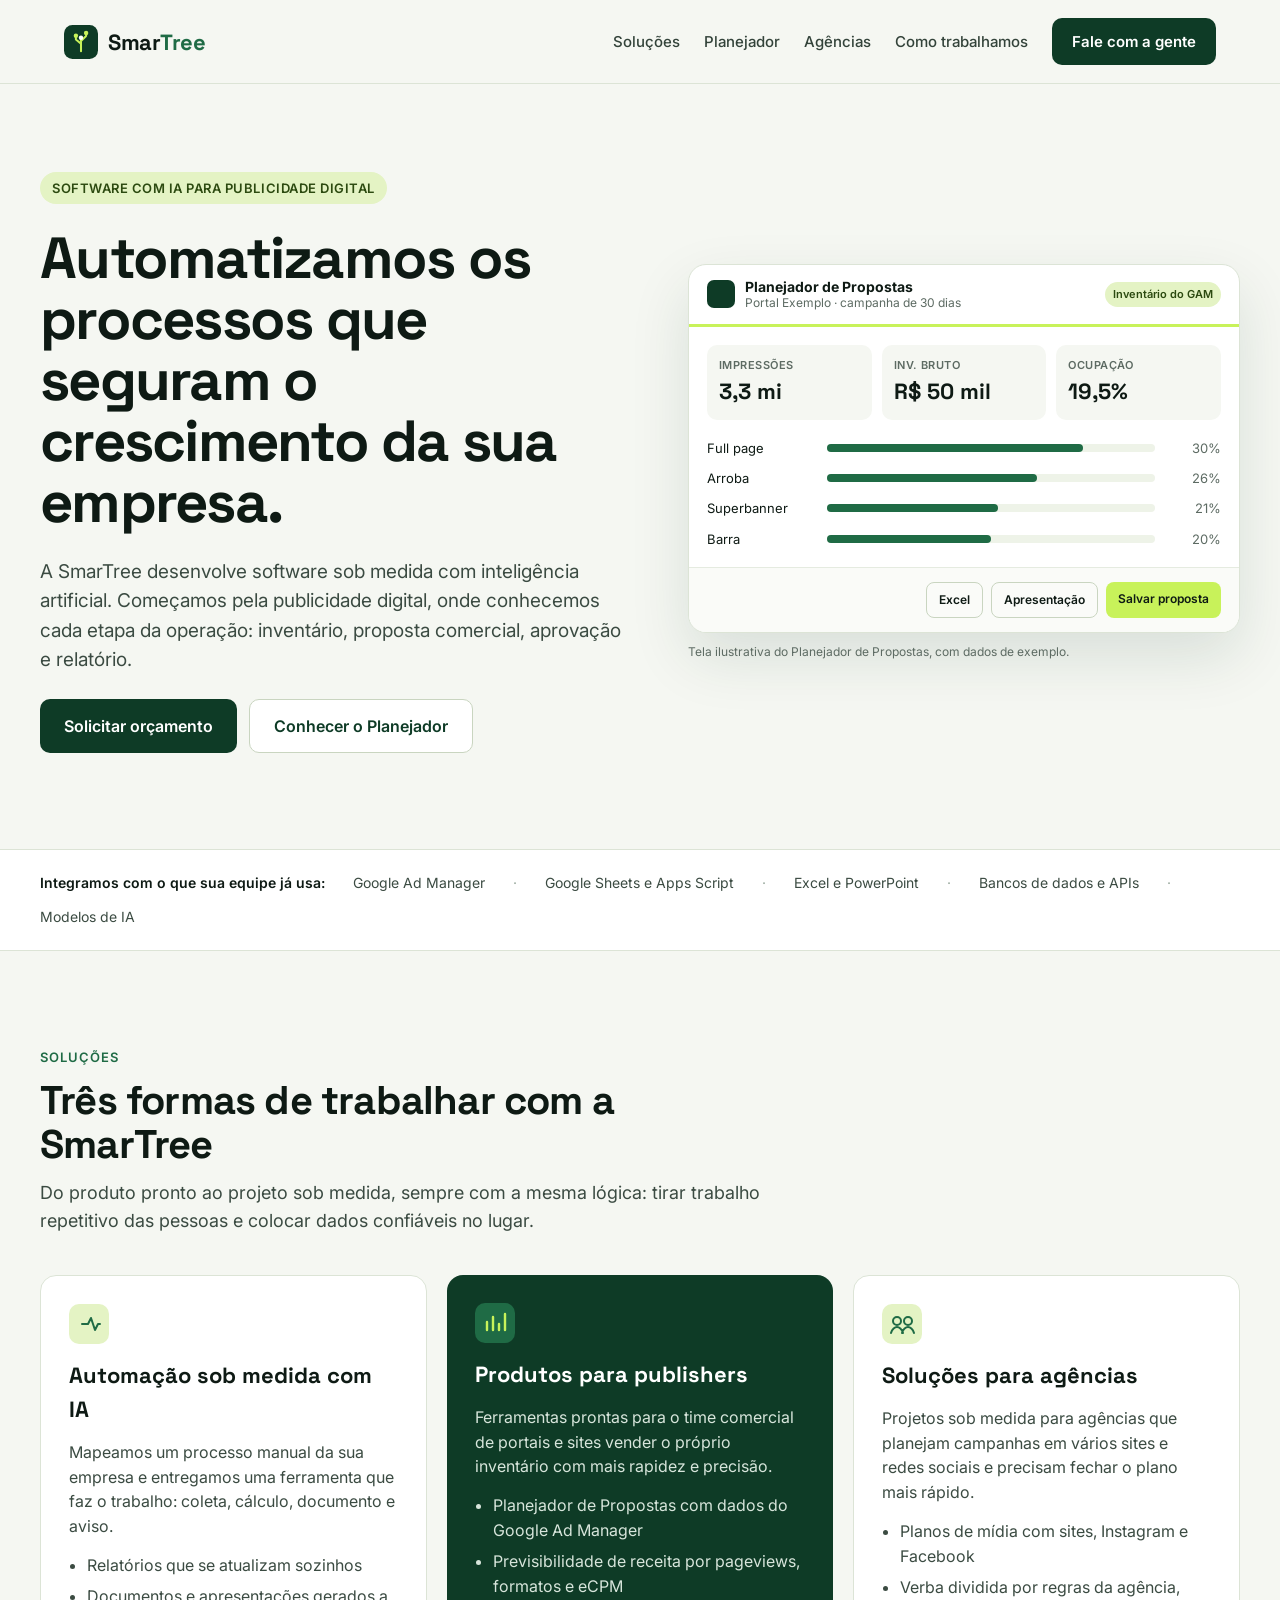
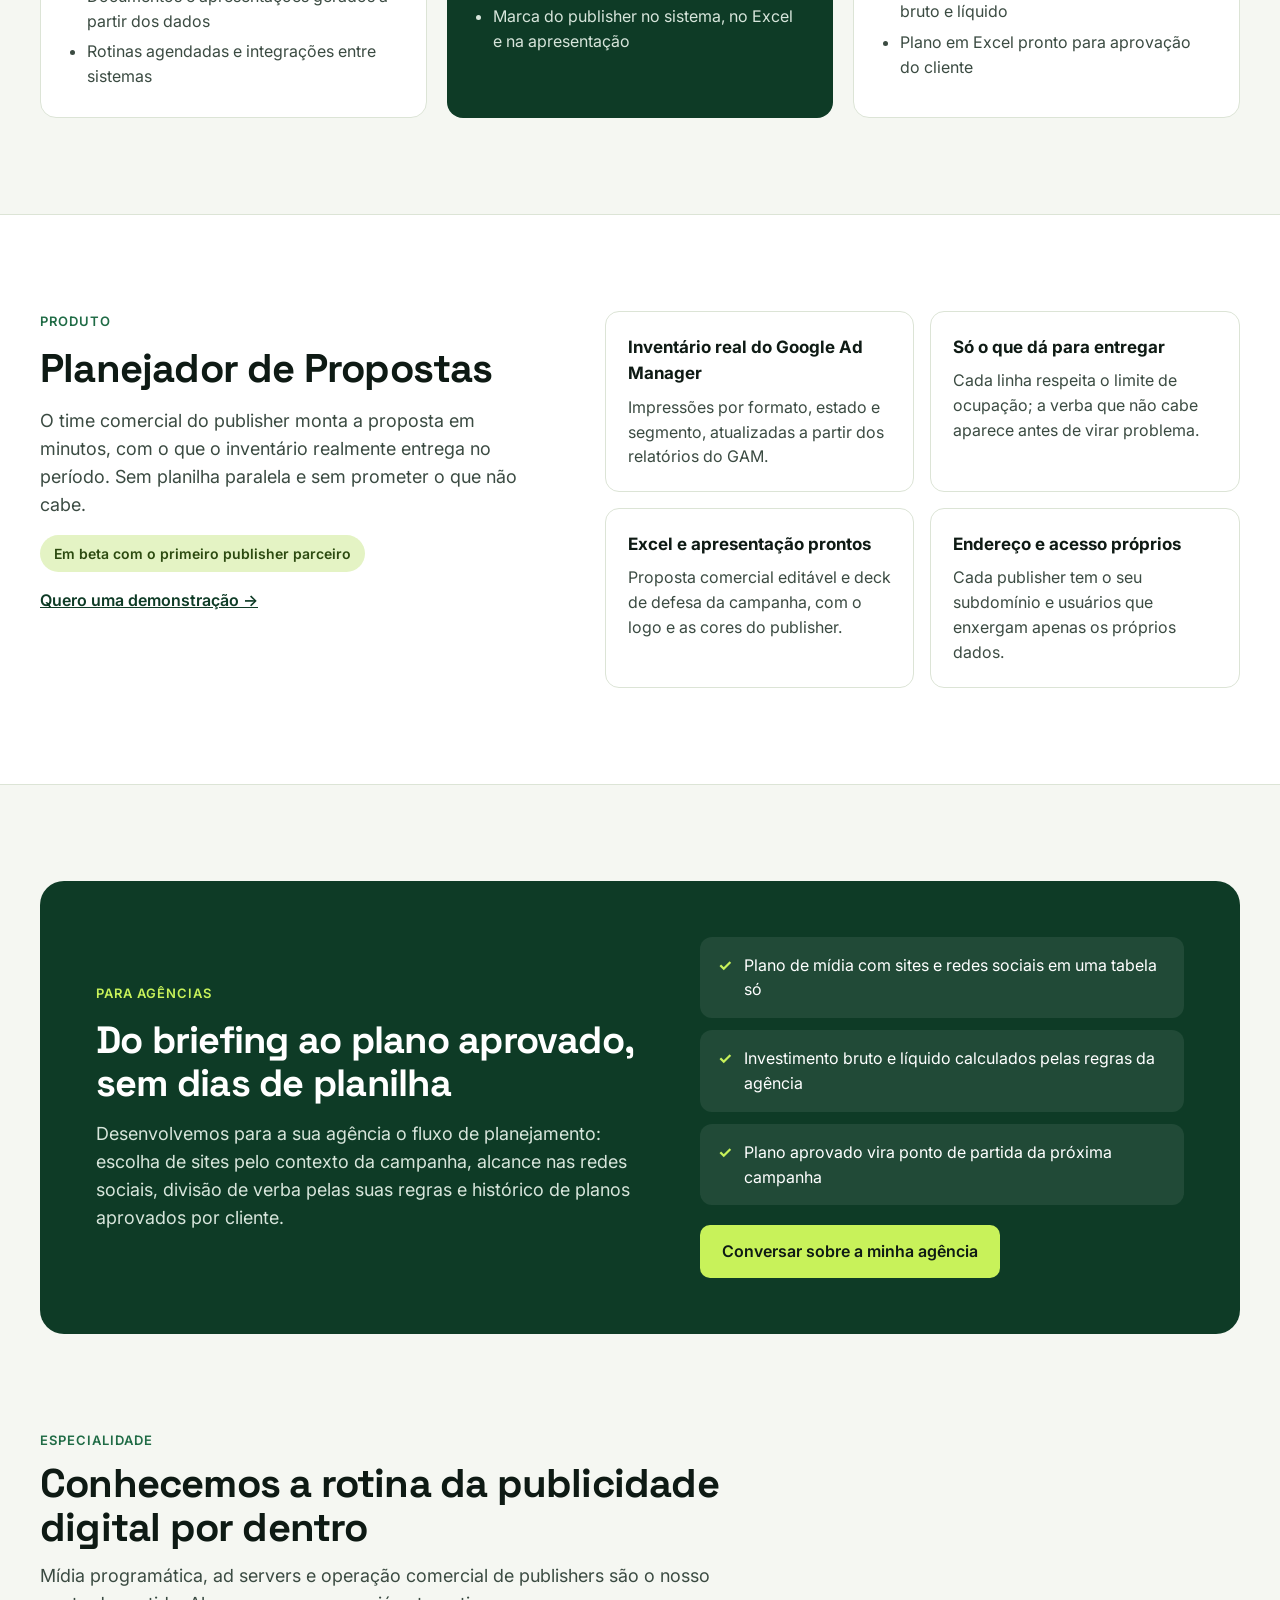
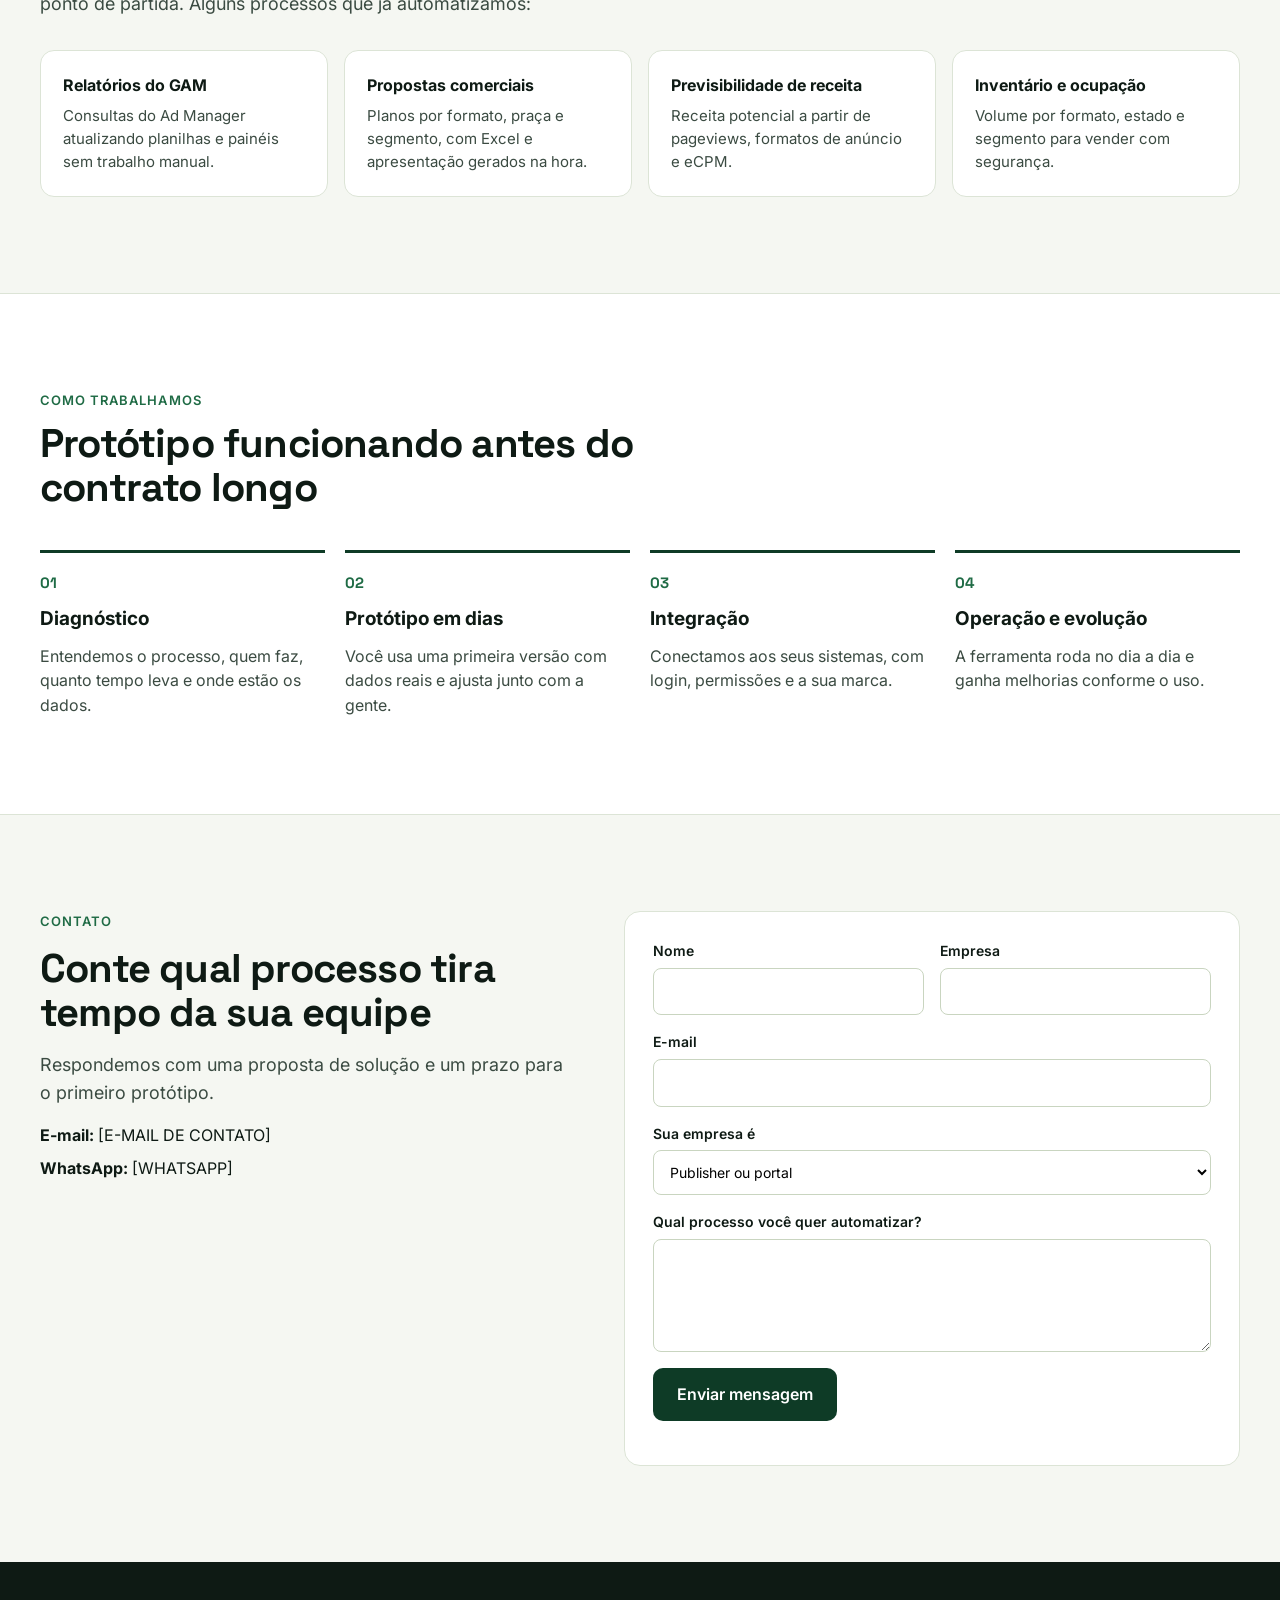
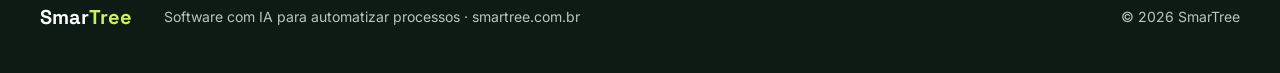
==== site/index.html @ 2965058f "Site institucional da SmarTree - site/index.html: página institucional (soluções, Planejador de   Pr" ====
<!doctype html>
<html lang="pt-BR">
<head>
<meta charset="utf-8">
<meta name="viewport" content="width=device-width,initial-scale=1">
<title>SmarTree · Software com IA para automatizar processos</title>
<meta name="description" content="A SmarTree desenvolve software sob medida com inteligência artificial para automatizar processos, com especialidade em publicidade digital: publishers e agências.">
<meta property="og:title" content="SmarTree · Software com IA para automatizar processos">
<meta property="og:description" content="Automação sob medida com IA, produtos para publishers e soluções para agências.">
<meta property="og:type" content="website">
<meta property="og:url" content="https://smartree.com.br/">
<link rel="icon" href="favicon.svg" type="image/svg+xml">
<link rel="preconnect" href="https://fonts.googleapis.com">
<link rel="preconnect" href="https://fonts.gstatic.com" crossorigin>
<link rel="stylesheet" href="https://fonts.googleapis.com/css2?family=Inter:wght@400;500;600;700&family=Space+Grotesk:wght@500;600;700&display=swap">
<style>
*,*::before,*::after{box-sizing:border-box}
html{scroll-behavior:smooth}
@media (prefers-reduced-motion:reduce){html{scroll-behavior:auto}}
body{margin:0;background:#F5F7F2}
img{max-width:100%}
[hidden]{display:none!important}
section[id]{scroll-margin-top:16px}
a{color:#1F6B45}a:hover{color:#0E3B26}
a:focus-visible,button:focus-visible,input:focus-visible,select:focus-visible,textarea:focus-visible{outline:3px solid #C8F25A;outline-offset:2px}
@media (max-width:640px){h1{font-size:40px!important}h2{font-size:30px!important}#agencias>div{padding:32px!important}#form-contato{grid-template-columns:minmax(0,1fr)!important}#form-contato>*{grid-column:auto!important}}
</style>
</head>
<body>
<div style="font-family: Inter, system-ui, sans-serif; color: #0E1A14; background: #F5F7F2; line-height: 1.55">

  <header style="background: #F5F7F2; border-bottom: 1px solid #DCE4D6">
    <div style="max-width: 1200px; margin: 0 auto; padding: 18px 24px; display: flex; align-items: center; gap: 24px; flex-wrap: wrap">
      <a href="#topo" style="display: flex; align-items: center; gap: 10px; text-decoration: none; color: #0E1A14">
        <svg width="34" height="34" viewBox="0 0 40 40" aria-hidden="true"><rect width="40" height="40" rx="10" fill="#0E3B26"></rect><path d="M20 31V17M20 22l-6-5M20 19l6-6M14 17v-3M26 13v-2" stroke="#C8F25A" stroke-width="2.4" stroke-linecap="round" fill="none"></path><circle cx="14" cy="12.5" r="2.6" fill="#C8F25A"></circle><circle cx="26" cy="9.5" r="2.6" fill="#C8F25A"></circle><circle cx="20" cy="15" r="2.6" fill="#FFFFFF"></circle></svg>
        <span style="font-family: 'Space Grotesk', sans-serif; font-weight: 700; font-size: 22px; letter-spacing: -0.02em">Smar<span style="color: #1F6B45">Tree</span></span>
      </a>
      <nav aria-label="Principal" style="display: flex; gap: 24px; flex-wrap: wrap; margin-left: auto; font-size: 15px; font-weight: 500">
        <a href="#solucoes" style="color: #33433A; text-decoration: none">Soluções</a>
        <a href="#planejador" style="color: #33433A; text-decoration: none">Planejador</a>
        <a href="#agencias" style="color: #33433A; text-decoration: none">Agências</a>
        <a href="#como" style="color: #33433A; text-decoration: none">Como trabalhamos</a>
      </nav>
      <a href="#contato" style="background: #0E3B26; color: #FFFFFF; text-decoration: none; font-weight: 600; font-size: 15px; padding: 12px 20px; border-radius: 10px; min-height: 44px; box-sizing: border-box; display: inline-flex; align-items: center">Fale com a gente</a>
    </div>
  </header>

  <section id="topo" style="padding: 88px 24px 96px">
    <div style="max-width: 1200px; margin: 0 auto; display: flex; flex-wrap: wrap; gap: 56px; align-items: center">
      <div style="flex: 1 1 480px; min-width: 0; display: flex; flex-direction: column; gap: 24px">
        <span style="align-self: flex-start; background: #E4F3C4; color: #2C4A10; font-weight: 600; font-size: 13px; letter-spacing: 0.04em; text-transform: uppercase; padding: 6px 12px; border-radius: 999px">Software com IA para publicidade digital</span>
        <h1 style="margin: 0; font-family: 'Space Grotesk', sans-serif; font-size: 58px; line-height: 1.05; letter-spacing: -0.03em; font-weight: 700">Automatizamos os processos que seguram o crescimento da sua empresa.</h1>
        <p style="margin: 0; font-size: 19px; color: #3B4B42; max-width: 56ch">A SmarTree desenvolve software sob medida com inteligência artificial. Começamos pela publicidade digital, onde conhecemos cada etapa da operação: inventário, proposta comercial, aprovação e relatório.</p>
        <div style="display: flex; gap: 12px; flex-wrap: wrap">
          <a href="#contato" style="background: #0E3B26; color: #FFFFFF; text-decoration: none; font-weight: 600; padding: 14px 24px; border-radius: 10px; min-height: 48px; box-sizing: border-box; display: inline-flex; align-items: center">Solicitar orçamento</a>
          <a href="#planejador" style="background: #FFFFFF; color: #0E3B26; text-decoration: none; font-weight: 600; padding: 14px 24px; border-radius: 10px; border: 1px solid #C9D5C0; min-height: 48px; box-sizing: border-box; display: inline-flex; align-items: center">Conhecer o Planejador</a>
        </div>
      </div>

      <div style="flex: 1 1 440px; min-width: 0">
        <div style="background: #FFFFFF; border: 1px solid #DCE4D6; border-radius: 18px; box-shadow: 0 24px 60px rgba(14,59,38,0.12); overflow: hidden">
          <div style="display: flex; align-items: center; gap: 10px; padding: 14px 18px; border-bottom: 3px solid #C8F25A">
            <span style="width: 28px; height: 28px; border-radius: 7px; background: #0E3B26; display: inline-block"></span>
            <div style="display: flex; flex-direction: column; line-height: 1.2"><b style="font-size: 14px">Planejador de Propostas</b><span style="font-size: 12px; color: #5D6B63">Portal Exemplo · campanha de 30 dias</span></div>
            <span style="margin-left: auto; font-size: 11px; font-weight: 600; color: #2C4A10; background: #E4F3C4; padding: 4px 8px; border-radius: 999px">Inventário do GAM</span>
          </div>
          <div style="padding: 18px; display: grid; grid-template-columns: repeat(3, minmax(0, 1fr)); gap: 10px">
            <div style="background: #F5F7F2; border-radius: 10px; padding: 12px"><div style="font-size: 11px; color: #5D6B63; text-transform: uppercase; letter-spacing: 0.04em; font-weight: 600">Impressões</div><div style="font-family: 'Space Grotesk', sans-serif; font-size: 22px; font-weight: 700">3,3 mi</div></div>
            <div style="background: #F5F7F2; border-radius: 10px; padding: 12px"><div style="font-size: 11px; color: #5D6B63; text-transform: uppercase; letter-spacing: 0.04em; font-weight: 600">Inv. bruto</div><div style="font-family: 'Space Grotesk', sans-serif; font-size: 22px; font-weight: 700">R$ 50 mil</div></div>
            <div style="background: #F5F7F2; border-radius: 10px; padding: 12px"><div style="font-size: 11px; color: #5D6B63; text-transform: uppercase; letter-spacing: 0.04em; font-weight: 600">Ocupação</div><div style="font-family: 'Space Grotesk', sans-serif; font-size: 22px; font-weight: 700">19,5%</div></div>
          </div>
          <div style="padding: 0 18px 18px; display: flex; flex-direction: column; gap: 10px; font-size: 13px">
            <div style="display: grid; grid-template-columns: 110px minmax(0, 1fr) 56px; gap: 10px; align-items: center"><span>Full page</span><span style="height: 8px; background: #EEF3E8; border-radius: 4px; display: block"><span style="display: block; height: 8px; width: 78%; background: #1F6B45; border-radius: 4px"></span></span><span style="text-align: right; color: #5D6B63">30%</span></div>
            <div style="display: grid; grid-template-columns: 110px minmax(0, 1fr) 56px; gap: 10px; align-items: center"><span>Arroba</span><span style="height: 8px; background: #EEF3E8; border-radius: 4px; display: block"><span style="display: block; height: 8px; width: 64%; background: #1F6B45; border-radius: 4px"></span></span><span style="text-align: right; color: #5D6B63">26%</span></div>
            <div style="display: grid; grid-template-columns: 110px minmax(0, 1fr) 56px; gap: 10px; align-items: center"><span>Superbanner</span><span style="height: 8px; background: #EEF3E8; border-radius: 4px; display: block"><span style="display: block; height: 8px; width: 52%; background: #1F6B45; border-radius: 4px"></span></span><span style="text-align: right; color: #5D6B63">21%</span></div>
            <div style="display: grid; grid-template-columns: 110px minmax(0, 1fr) 56px; gap: 10px; align-items: center"><span>Barra</span><span style="height: 8px; background: #EEF3E8; border-radius: 4px; display: block"><span style="display: block; height: 8px; width: 50%; background: #1F6B45; border-radius: 4px"></span></span><span style="text-align: right; color: #5D6B63">20%</span></div>
          </div>
          <div style="display: flex; gap: 8px; padding: 14px 18px; border-top: 1px solid #E5EBE0; background: #FAFBF8; justify-content: flex-end">
            <span style="font-size: 12px; font-weight: 600; padding: 8px 12px; border-radius: 8px; border: 1px solid #C9D5C0">Excel</span>
            <span style="font-size: 12px; font-weight: 600; padding: 8px 12px; border-radius: 8px; border: 1px solid #C9D5C0">Apresentação</span>
            <span style="font-size: 12px; font-weight: 600; padding: 8px 12px; border-radius: 8px; background: #C8F25A; color: #0E1A14">Salvar proposta</span>
          </div>
        </div>
        <p style="margin: 10px 0 0; font-size: 12px; color: #5D6B63">Tela ilustrativa do Planejador de Propostas, com dados de exemplo.</p>
      </div>
    </div>
  </section>

  <section aria-label="Ferramentas com que trabalhamos" style="border-top: 1px solid #DCE4D6; border-bottom: 1px solid #DCE4D6; background: #FFFFFF; padding: 22px 24px">
    <div style="max-width: 1200px; margin: 0 auto; display: flex; flex-wrap: wrap; gap: 12px 28px; align-items: center; font-size: 14px; color: #3B4B42">
      <span style="font-weight: 600; color: #0E1A14">Integramos com o que sua equipe já usa:</span>
      <span>Google Ad Manager</span><span style="color: #9AAA9F" aria-hidden="true">·</span>
      <span>Google Sheets e Apps Script</span><span style="color: #9AAA9F" aria-hidden="true">·</span>
      <span>Excel e PowerPoint</span><span style="color: #9AAA9F" aria-hidden="true">·</span>
      <span>Bancos de dados e APIs</span><span style="color: #9AAA9F" aria-hidden="true">·</span>
      <span>Modelos de IA</span>
    </div>
  </section>

  <section id="solucoes" style="padding: 96px 24px">
    <div style="max-width: 1200px; margin: 0 auto; display: flex; flex-direction: column; gap: 40px">
      <div style="display: flex; flex-direction: column; gap: 12px; max-width: 720px">
        <span style="font-size: 13px; font-weight: 600; letter-spacing: 0.08em; text-transform: uppercase; color: #1F6B45">Soluções</span>
        <h2 style="margin: 0; font-family: 'Space Grotesk', sans-serif; font-size: 40px; line-height: 1.1; letter-spacing: -0.02em">Três formas de trabalhar com a SmarTree</h2>
        <p style="margin: 0; font-size: 18px; color: #3B4B42">Do produto pronto ao projeto sob medida, sempre com a mesma lógica: tirar trabalho repetitivo das pessoas e colocar dados confiáveis no lugar.</p>
      </div>
      <div style="display: grid; grid-template-columns: repeat(auto-fit, minmax(300px, 1fr)); gap: 20px">
        <article style="background: #FFFFFF; border: 1px solid #DCE4D6; border-radius: 16px; padding: 28px; display: flex; flex-direction: column; gap: 14px">
          <svg width="40" height="40" viewBox="0 0 40 40" aria-hidden="true"><rect width="40" height="40" rx="10" fill="#E4F3C4"></rect><path d="M13 20h6l3-6 4 12 3-6h2" stroke="#1F6B45" stroke-width="2" fill="none" stroke-linecap="round" stroke-linejoin="round"></path></svg>
          <h3 style="margin: 0; font-family: 'Space Grotesk', sans-serif; font-size: 22px">Automação sob medida com IA</h3>
          <p style="margin: 0; color: #3B4B42">Mapeamos um processo manual da sua empresa e entregamos uma ferramenta que faz o trabalho: coleta, cálculo, documento e aviso.</p>
          <ul style="margin: 0; padding-left: 18px; color: #3B4B42; display: flex; flex-direction: column; gap: 6px">
            <li>Relatórios que se atualizam sozinhos</li>
            <li>Documentos e apresentações gerados a partir dos dados</li>
            <li>Rotinas agendadas e integrações entre sistemas</li>
          </ul>
        </article>
        <article style="background: #0E3B26; color: #FFFFFF; border-radius: 16px; padding: 28px; display: flex; flex-direction: column; gap: 14px">
          <svg width="40" height="40" viewBox="0 0 40 40" aria-hidden="true"><rect width="40" height="40" rx="10" fill="#1F6B45"></rect><path d="M12 27V19M18 27V14M24 27v-6M30 27V11" stroke="#C8F25A" stroke-width="2.4" stroke-linecap="round"></path></svg>
          <h3 style="margin: 0; font-family: 'Space Grotesk', sans-serif; font-size: 22px">Produtos para publishers</h3>
          <p style="margin: 0; color: #D7E5DB">Ferramentas prontas para o time comercial de portais e sites vender o próprio inventário com mais rapidez e precisão.</p>
          <ul style="margin: 0; padding-left: 18px; color: #D7E5DB; display: flex; flex-direction: column; gap: 6px">
            <li>Planejador de Propostas com dados do Google Ad Manager</li>
            <li>Previsibilidade de receita por pageviews, formatos e eCPM</li>
            <li>Marca do publisher no sistema, no Excel e na apresentação</li>
          </ul>
        </article>
        <article style="background: #FFFFFF; border: 1px solid #DCE4D6; border-radius: 16px; padding: 28px; display: flex; flex-direction: column; gap: 14px">
          <svg width="40" height="40" viewBox="0 0 40 40" aria-hidden="true"><rect width="40" height="40" rx="10" fill="#E4F3C4"></rect><circle cx="15" cy="17" r="4" stroke="#1F6B45" stroke-width="2" fill="none"></circle><circle cx="26" cy="17" r="4" stroke="#1F6B45" stroke-width="2" fill="none"></circle><path d="M9 29c1-4 4-6 6-6s5 2 6 6M20 29c1-4 4-6 6-6s5 2 6 6" stroke="#1F6B45" stroke-width="2" fill="none" stroke-linecap="round"></path></svg>
          <h3 style="margin: 0; font-family: 'Space Grotesk', sans-serif; font-size: 22px">Soluções para agências</h3>
          <p style="margin: 0; color: #3B4B42">Projetos sob medida para agências que planejam campanhas em vários sites e redes sociais e precisam fechar o plano mais rápido.</p>
          <ul style="margin: 0; padding-left: 18px; color: #3B4B42; display: flex; flex-direction: column; gap: 6px">
            <li>Planos de mídia com sites, Instagram e Facebook</li>
            <li>Verba dividida por regras da agência, bruto e líquido</li>
            <li>Plano em Excel pronto para aprovação do cliente</li>
          </ul>
        </article>
      </div>
    </div>
  </section>

  <section id="planejador" style="background: #FFFFFF; border-top: 1px solid #DCE4D6; border-bottom: 1px solid #DCE4D6; padding: 96px 24px">
    <div style="max-width: 1200px; margin: 0 auto; display: flex; flex-wrap: wrap; gap: 56px; align-items: flex-start">
      <div style="flex: 1 1 420px; min-width: 0; display: flex; flex-direction: column; gap: 16px">
        <span style="font-size: 13px; font-weight: 600; letter-spacing: 0.08em; text-transform: uppercase; color: #1F6B45">Produto</span>
        <h2 style="margin: 0; font-family: 'Space Grotesk', sans-serif; font-size: 40px; line-height: 1.1; letter-spacing: -0.02em">Planejador de Propostas</h2>
        <p style="margin: 0; font-size: 18px; color: #3B4B42">O time comercial do publisher monta a proposta em minutos, com o que o inventário realmente entrega no período. Sem planilha paralela e sem prometer o que não cabe.</p>
        <span style="align-self: flex-start; font-size: 14px; font-weight: 600; color: #2C4A10; background: #E4F3C4; padding: 8px 14px; border-radius: 999px">Em beta com o primeiro publisher parceiro</span>
        <a href="#contato" style="align-self: flex-start; color: #0E3B26; font-weight: 600">Quero uma demonstração →</a>
      </div>
      <div style="flex: 1.3 1 520px; min-width: 0; display: grid; grid-template-columns: repeat(auto-fit, minmax(240px, 1fr)); gap: 16px">
        <div style="border: 1px solid #DCE4D6; border-radius: 14px; padding: 22px; display: flex; flex-direction: column; gap: 8px"><b style="font-size: 17px">Inventário real do Google Ad Manager</b><span style="color: #3B4B42">Impressões por formato, estado e segmento, atualizadas a partir dos relatórios do GAM.</span></div>
        <div style="border: 1px solid #DCE4D6; border-radius: 14px; padding: 22px; display: flex; flex-direction: column; gap: 8px"><b style="font-size: 17px">Só o que dá para entregar</b><span style="color: #3B4B42">Cada linha respeita o limite de ocupação; a verba que não cabe aparece antes de virar problema.</span></div>
        <div style="border: 1px solid #DCE4D6; border-radius: 14px; padding: 22px; display: flex; flex-direction: column; gap: 8px"><b style="font-size: 17px">Excel e apresentação prontos</b><span style="color: #3B4B42">Proposta comercial editável e deck de defesa da campanha, com o logo e as cores do publisher.</span></div>
        <div style="border: 1px solid #DCE4D6; border-radius: 14px; padding: 22px; display: flex; flex-direction: column; gap: 8px"><b style="font-size: 17px">Endereço e acesso próprios</b><span style="color: #3B4B42">Cada publisher tem o seu subdomínio e usuários que enxergam apenas os próprios dados.</span></div>
      </div>
    </div>
  </section>

  <section id="agencias" style="padding: 96px 24px">
    <div style="max-width: 1200px; margin: 0 auto; background: #0E3B26; color: #FFFFFF; border-radius: 24px; padding: 56px; display: flex; flex-wrap: wrap; gap: 40px; align-items: center">
      <div style="flex: 1 1 420px; min-width: 0; display: flex; flex-direction: column; gap: 16px">
        <span style="font-size: 13px; font-weight: 600; letter-spacing: 0.08em; text-transform: uppercase; color: #C8F25A">Para agências</span>
        <h2 style="margin: 0; font-family: 'Space Grotesk', sans-serif; font-size: 38px; line-height: 1.12; letter-spacing: -0.02em">Do briefing ao plano aprovado, sem dias de planilha</h2>
        <p style="margin: 0; font-size: 18px; color: #D7E5DB">Desenvolvemos para a sua agência o fluxo de planejamento: escolha de sites pelo contexto da campanha, alcance nas redes sociais, divisão de verba pelas suas regras e histórico de planos aprovados por cliente.</p>
      </div>
      <div style="flex: 1 1 340px; min-width: 0; display: flex; flex-direction: column; gap: 12px">
        <div style="background: rgba(255,255,255,0.08); border-radius: 12px; padding: 16px 18px; display: flex; gap: 12px; align-items: flex-start"><span style="color: #C8F25A; font-weight: 700">✓</span><span>Plano de mídia com sites e redes sociais em uma tabela só</span></div>
        <div style="background: rgba(255,255,255,0.08); border-radius: 12px; padding: 16px 18px; display: flex; gap: 12px; align-items: flex-start"><span style="color: #C8F25A; font-weight: 700">✓</span><span>Investimento bruto e líquido calculados pelas regras da agência</span></div>
        <div style="background: rgba(255,255,255,0.08); border-radius: 12px; padding: 16px 18px; display: flex; gap: 12px; align-items: flex-start"><span style="color: #C8F25A; font-weight: 700">✓</span><span>Plano aprovado vira ponto de partida da próxima campanha</span></div>
        <a href="#contato" style="align-self: flex-start; background: #C8F25A; color: #0E1A14; text-decoration: none; font-weight: 600; padding: 14px 22px; border-radius: 10px; min-height: 48px; box-sizing: border-box; display: inline-flex; align-items: center; margin-top: 8px">Conversar sobre a minha agência</a>
      </div>
    </div>
  </section>

  <section style="padding: 0 24px 96px">
    <div style="max-width: 1200px; margin: 0 auto; display: flex; flex-direction: column; gap: 32px">
      <div style="display: flex; flex-direction: column; gap: 12px; max-width: 720px">
        <span style="font-size: 13px; font-weight: 600; letter-spacing: 0.08em; text-transform: uppercase; color: #1F6B45">Especialidade</span>
        <h2 style="margin: 0; font-family: 'Space Grotesk', sans-serif; font-size: 40px; line-height: 1.1; letter-spacing: -0.02em">Conhecemos a rotina da publicidade digital por dentro</h2>
        <p style="margin: 0; font-size: 18px; color: #3B4B42">Mídia programática, ad servers e operação comercial de publishers são o nosso ponto de partida. Alguns processos que já automatizamos:</p>
      </div>
      <div style="display: grid; grid-template-columns: repeat(auto-fit, minmax(240px, 1fr)); gap: 16px">
        <div style="background: #FFFFFF; border: 1px solid #DCE4D6; border-radius: 14px; padding: 22px; display: flex; flex-direction: column; gap: 6px"><b>Relatórios do GAM</b><span style="color: #3B4B42; font-size: 15px">Consultas do Ad Manager atualizando planilhas e painéis sem trabalho manual.</span></div>
        <div style="background: #FFFFFF; border: 1px solid #DCE4D6; border-radius: 14px; padding: 22px; display: flex; flex-direction: column; gap: 6px"><b>Propostas comerciais</b><span style="color: #3B4B42; font-size: 15px">Planos por formato, praça e segmento, com Excel e apresentação gerados na hora.</span></div>
        <div style="background: #FFFFFF; border: 1px solid #DCE4D6; border-radius: 14px; padding: 22px; display: flex; flex-direction: column; gap: 6px"><b>Previsibilidade de receita</b><span style="color: #3B4B42; font-size: 15px">Receita potencial a partir de pageviews, formatos de anúncio e eCPM.</span></div>
        <div style="background: #FFFFFF; border: 1px solid #DCE4D6; border-radius: 14px; padding: 22px; display: flex; flex-direction: column; gap: 6px"><b>Inventário e ocupação</b><span style="color: #3B4B42; font-size: 15px">Volume por formato, estado e segmento para vender com segurança.</span></div>
      </div>
    </div>
  </section>

  <section id="como" style="background: #FFFFFF; border-top: 1px solid #DCE4D6; border-bottom: 1px solid #DCE4D6; padding: 96px 24px">
    <div style="max-width: 1200px; margin: 0 auto; display: flex; flex-direction: column; gap: 40px">
      <div style="display: flex; flex-direction: column; gap: 12px; max-width: 720px">
        <span style="font-size: 13px; font-weight: 600; letter-spacing: 0.08em; text-transform: uppercase; color: #1F6B45">Como trabalhamos</span>
        <h2 style="margin: 0; font-family: 'Space Grotesk', sans-serif; font-size: 40px; line-height: 1.1; letter-spacing: -0.02em">Protótipo funcionando antes do contrato longo</h2>
      </div>
      <ol style="list-style: none; margin: 0; padding: 0; display: grid; grid-template-columns: repeat(auto-fit, minmax(230px, 1fr)); gap: 20px">
        <li style="display: flex; flex-direction: column; gap: 10px; border-top: 3px solid #0E3B26; padding-top: 18px"><span style="font-family: 'Space Grotesk', sans-serif; font-size: 15px; font-weight: 700; color: #1F6B45">01</span><b style="font-size: 19px">Diagnóstico</b><span style="color: #3B4B42">Entendemos o processo, quem faz, quanto tempo leva e onde estão os dados.</span></li>
        <li style="display: flex; flex-direction: column; gap: 10px; border-top: 3px solid #0E3B26; padding-top: 18px"><span style="font-family: 'Space Grotesk', sans-serif; font-size: 15px; font-weight: 700; color: #1F6B45">02</span><b style="font-size: 19px">Protótipo em dias</b><span style="color: #3B4B42">Você usa uma primeira versão com dados reais e ajusta junto com a gente.</span></li>
        <li style="display: flex; flex-direction: column; gap: 10px; border-top: 3px solid #0E3B26; padding-top: 18px"><span style="font-family: 'Space Grotesk', sans-serif; font-size: 15px; font-weight: 700; color: #1F6B45">03</span><b style="font-size: 19px">Integração</b><span style="color: #3B4B42">Conectamos aos seus sistemas, com login, permissões e a sua marca.</span></li>
        <li style="display: flex; flex-direction: column; gap: 10px; border-top: 3px solid #0E3B26; padding-top: 18px"><span style="font-family: 'Space Grotesk', sans-serif; font-size: 15px; font-weight: 700; color: #1F6B45">04</span><b style="font-size: 19px">Operação e evolução</b><span style="color: #3B4B42">A ferramenta roda no dia a dia e ganha melhorias conforme o uso.</span></li>
      </ol>
    </div>
  </section>

  <section id="contato" style="padding: 96px 24px">
    <div style="max-width: 1200px; margin: 0 auto; display: flex; flex-wrap: wrap; gap: 48px; align-items: flex-start">
      <div style="flex: 1 1 380px; min-width: 0; display: flex; flex-direction: column; gap: 16px">
        <span style="font-size: 13px; font-weight: 600; letter-spacing: 0.08em; text-transform: uppercase; color: #1F6B45">Contato</span>
        <h2 style="margin: 0; font-family: 'Space Grotesk', sans-serif; font-size: 40px; line-height: 1.1; letter-spacing: -0.02em">Conte qual processo tira tempo da sua equipe</h2>
        <p style="margin: 0; font-size: 18px; color: #3B4B42">Respondemos com uma proposta de solução e um prazo para o primeiro protótipo.</p>
        <div style="display: flex; flex-direction: column; gap: 8px; font-size: 16px">
          <span><b>E-mail:</b> [E-MAIL DE CONTATO]</span>
          <span><b>WhatsApp:</b> [WHATSAPP]</span>
        </div>
      </div>
      <form id="form-contato" novalidate style="flex: 1 1 460px; min-width: 0; background: #FFFFFF; border: 1px solid #DCE4D6; border-radius: 16px; padding: 28px; display: grid; grid-template-columns: repeat(2, minmax(0, 1fr)); gap: 16px">
        <label for="c-nome" style="display: flex; flex-direction: column; gap: 6px; font-size: 14px; font-weight: 600">Nome<input id="c-nome" type="text" style="font: inherit; font-weight: 400; padding: 12px; border: 1px solid #C9D5C0; border-radius: 8px; min-height: 44px; box-sizing: border-box"></label>
        <label for="c-empresa" style="display: flex; flex-direction: column; gap: 6px; font-size: 14px; font-weight: 600">Empresa<input id="c-empresa" type="text" style="font: inherit; font-weight: 400; padding: 12px; border: 1px solid #C9D5C0; border-radius: 8px; min-height: 44px; box-sizing: border-box"></label>
        <label for="c-email" style="display: flex; flex-direction: column; gap: 6px; font-size: 14px; font-weight: 600; grid-column: span 2">E-mail<input id="c-email" type="email" style="font: inherit; font-weight: 400; padding: 12px; border: 1px solid #C9D5C0; border-radius: 8px; min-height: 44px; box-sizing: border-box"></label>
        <label for="c-perfil" style="display: flex; flex-direction: column; gap: 6px; font-size: 14px; font-weight: 600; grid-column: span 2">Sua empresa é<select id="c-perfil" style="font: inherit; font-weight: 400; padding: 12px; border: 1px solid #C9D5C0; border-radius: 8px; min-height: 44px; background: #FFFFFF"><option>Publisher ou portal</option><option>Agência</option><option>Anunciante</option><option>Outro segmento</option></select></label>
        <label for="c-msg" style="display: flex; flex-direction: column; gap: 6px; font-size: 14px; font-weight: 600; grid-column: span 2">Qual processo você quer automatizar?<textarea id="c-msg" rows="4" style="font: inherit; font-weight: 400; padding: 12px; border: 1px solid #C9D5C0; border-radius: 8px; resize: vertical"></textarea></label>
        <button type="submit" style="grid-column: span 2; justify-self: start; background: #0E3B26; color: #FFFFFF; border: 0; font: inherit; font-weight: 600; padding: 14px 24px; border-radius: 10px; min-height: 48px; cursor: pointer">Enviar mensagem</button>
        <p id="form-aviso" role="status" style="grid-column: span 2; margin: 0; font-size: 14px; color: #1F6B45"></p>
      </form>
    </div>
  </section>

  <a href="#topo" id="voltar-topo" hidden aria-label="Voltar ao topo" style="position: fixed; right: 24px; bottom: 24px; z-index: 20; display: inline-flex; align-items: center; gap: 8px; min-height: 48px; box-sizing: border-box; padding: 12px 18px; border-radius: 999px; background: #0E3B26; color: #FFFFFF; text-decoration: none; font-weight: 600; font-size: 15px; box-shadow: 0 10px 30px rgba(14,59,38,0.28)"><svg width="18" height="18" viewBox="0 0 24 24" aria-hidden="true"><path d="M12 19V5M5 12l7-7 7 7" stroke="#C8F25A" stroke-width="2.4" fill="none" stroke-linecap="round" stroke-linejoin="round"></path></svg>Voltar ao topo</a>

  <footer style="background: #0E1A14; color: #B9C6BD; padding: 40px 24px">
    <div style="max-width: 1200px; margin: 0 auto; display: flex; flex-wrap: wrap; gap: 16px 32px; align-items: center">
      <span style="font-family: 'Space Grotesk', sans-serif; font-weight: 700; font-size: 20px; color: #FFFFFF">Smar<span style="color: #C8F25A">Tree</span></span>
      <span style="font-size: 14px">Software com IA para automatizar processos · smartree.com.br</span>
      <span style="font-size: 14px; margin-left: auto">© 2026 SmarTree</span>
    </div>
  </footer>
</div>
<script>
(() => {
  const btn = document.getElementById("voltar-topo");
  const atualizar = () => {
    const rolou = (window.scrollY || document.documentElement.scrollTop || 0) > 320;
    const h = location.hash;
    btn.hidden = !(rolou || (h && h !== "#topo"));
  };
  window.addEventListener("scroll", atualizar, {passive:true});
  window.addEventListener("hashchange", atualizar);
  btn.addEventListener("click", () => setTimeout(() => { history.replaceState(null, "", location.pathname); atualizar(); }, 600));
  atualizar();
  const form = document.getElementById("form-contato"), aviso = document.getElementById("form-aviso");
  form.addEventListener("submit", e => { e.preventDefault(); aviso.textContent = "O formulário entra no ar em breve. Enquanto isso, fale com a gente pelos contatos ao lado."; });
})();
</script>
</body>
</html>
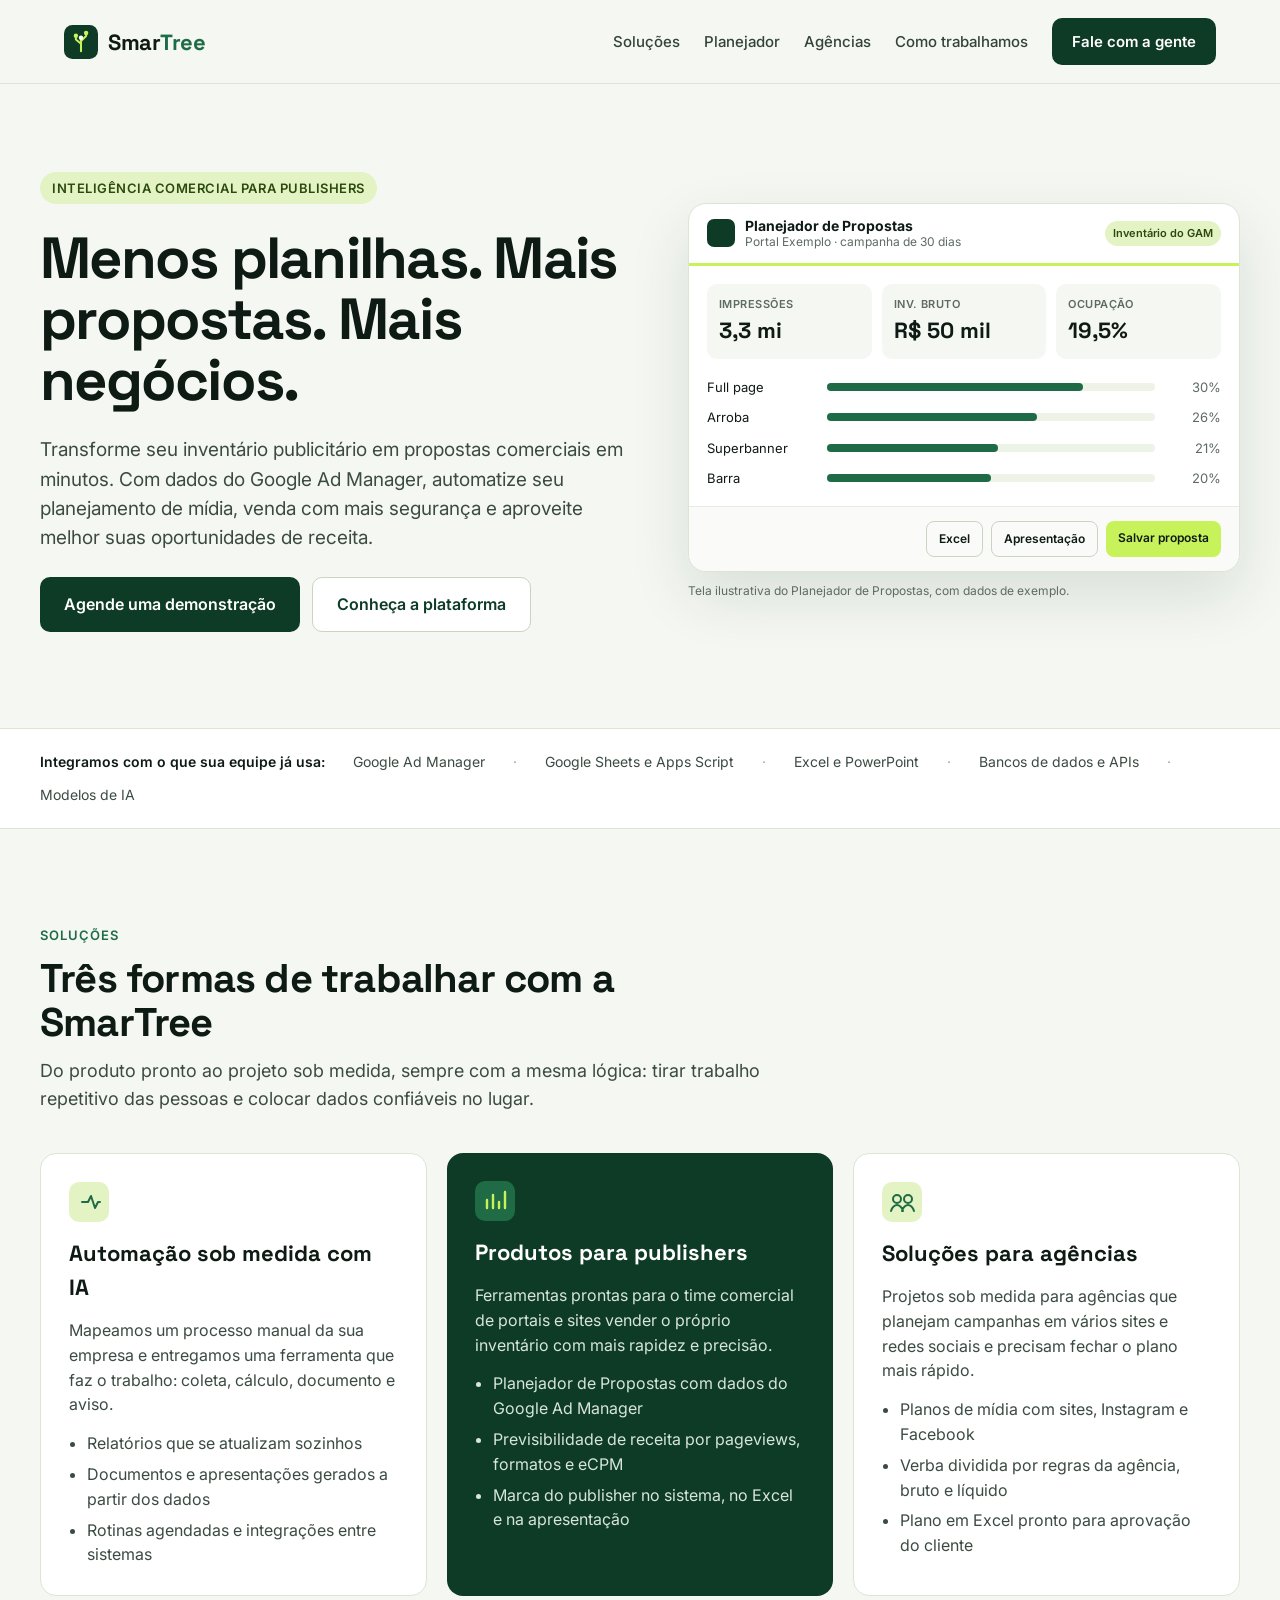
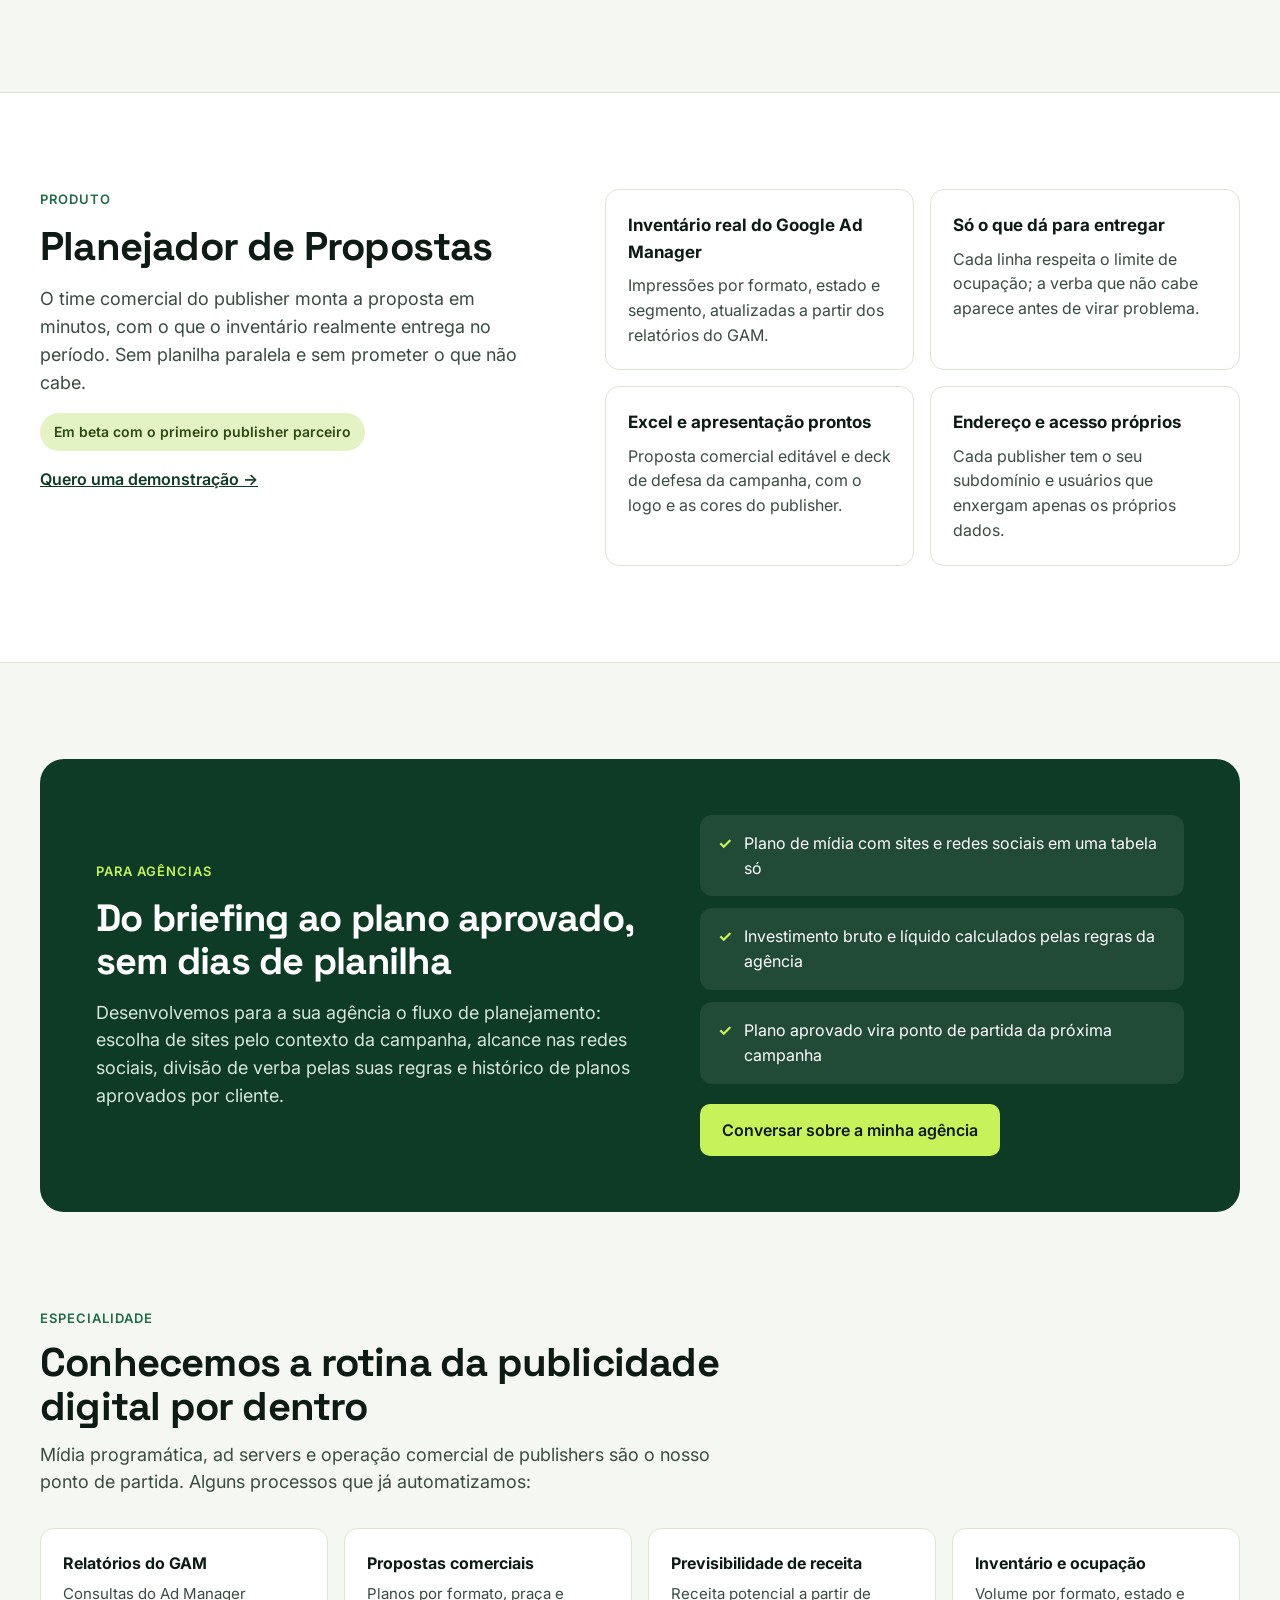
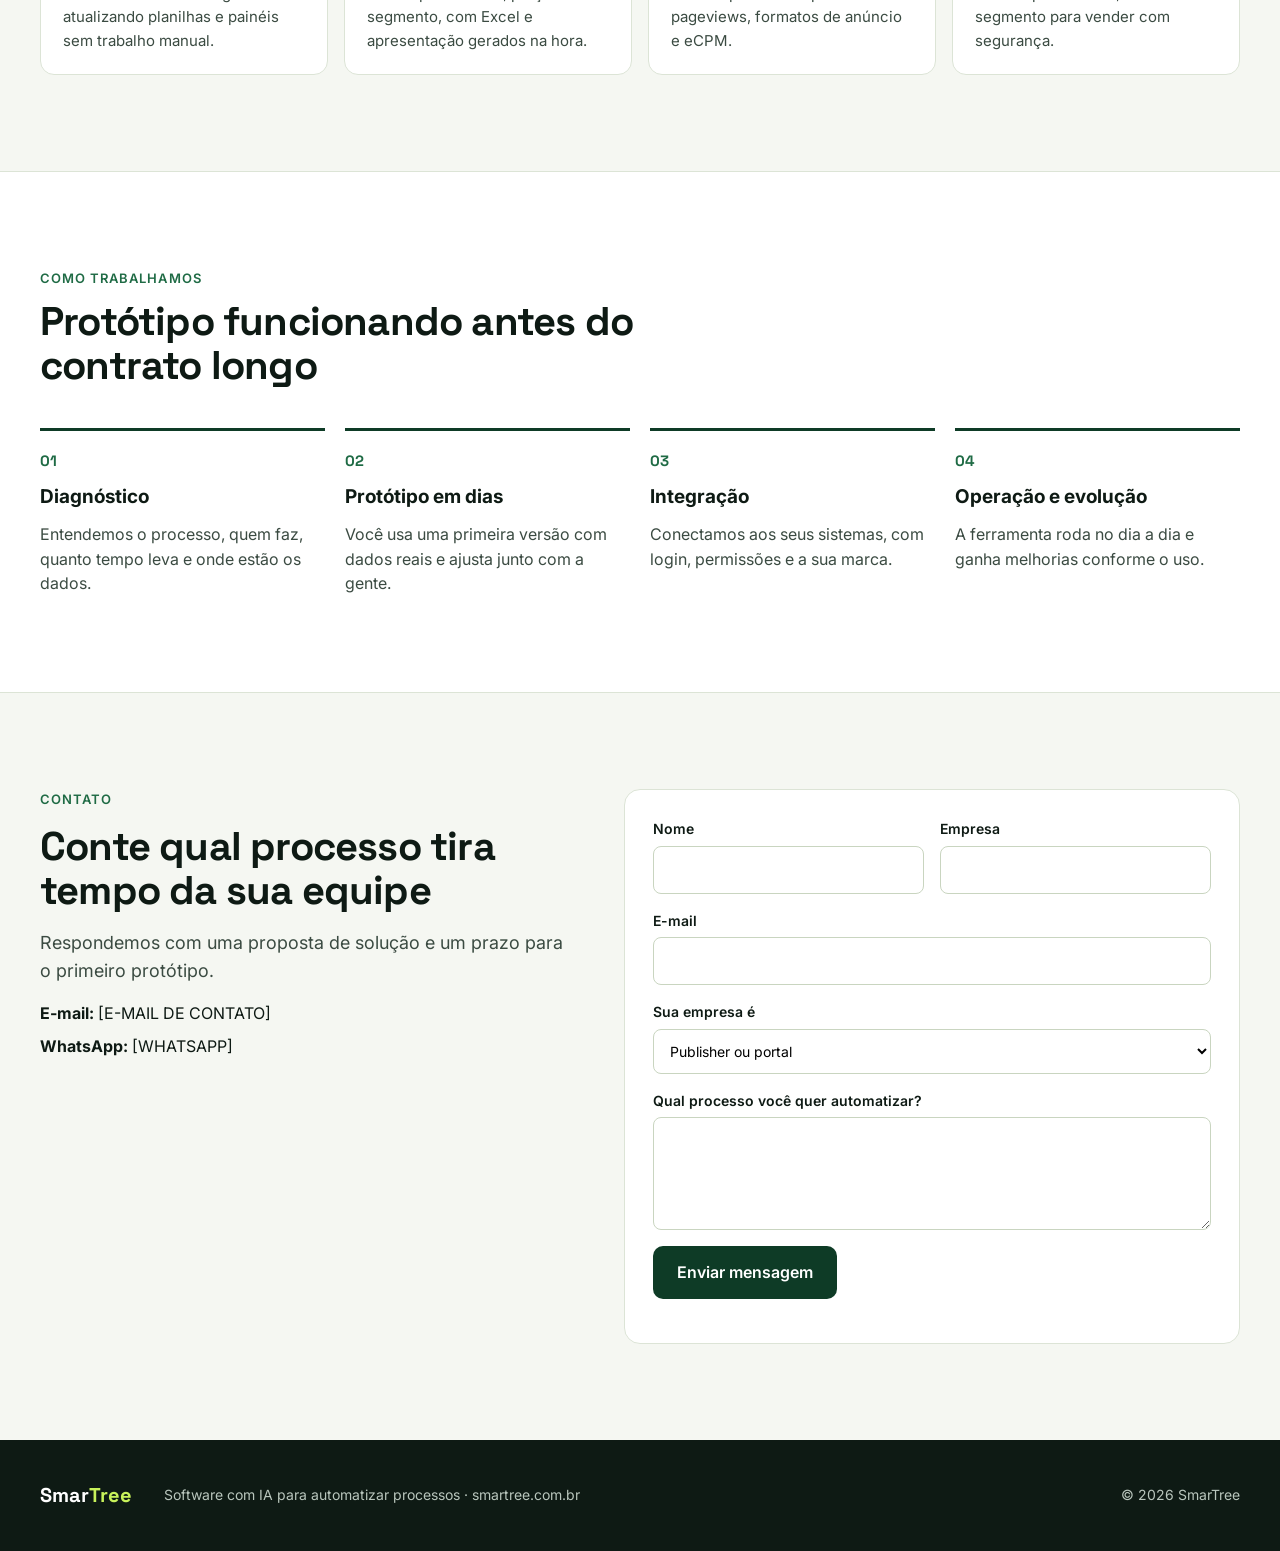
==== commit 3178c39f: "Site: novo primeiro bloco da homepage Chamada, título, texto de apoio e botões do topo reposicionado" ====
--- a/site/index.html
+++ b/site/index.html
@@ -48,12 +48,12 @@
   <section id="topo" style="padding: 88px 24px 96px">
     <div style="max-width: 1200px; margin: 0 auto; display: flex; flex-wrap: wrap; gap: 56px; align-items: center">
       <div style="flex: 1 1 480px; min-width: 0; display: flex; flex-direction: column; gap: 24px">
-        <span style="align-self: flex-start; background: #E4F3C4; color: #2C4A10; font-weight: 600; font-size: 13px; letter-spacing: 0.04em; text-transform: uppercase; padding: 6px 12px; border-radius: 999px">Software com IA para publicidade digital</span>
-        <h1 style="margin: 0; font-family: 'Space Grotesk', sans-serif; font-size: 58px; line-height: 1.05; letter-spacing: -0.03em; font-weight: 700">Automatizamos os processos que seguram o crescimento da sua empresa.</h1>
-        <p style="margin: 0; font-size: 19px; color: #3B4B42; max-width: 56ch">A SmarTree desenvolve software sob medida com inteligência artificial. Começamos pela publicidade digital, onde conhecemos cada etapa da operação: inventário, proposta comercial, aprovação e relatório.</p>
+        <span style="align-self: flex-start; background: #E4F3C4; color: #2C4A10; font-weight: 600; font-size: 13px; letter-spacing: 0.04em; text-transform: uppercase; padding: 6px 12px; border-radius: 999px">Inteligência comercial para publishers</span>
+        <h1 style="margin: 0; font-family: 'Space Grotesk', sans-serif; font-size: 58px; line-height: 1.05; letter-spacing: -0.03em; font-weight: 700">Menos planilhas. Mais propostas. Mais negócios.</h1>
+        <p style="margin: 0; font-size: 19px; color: #3B4B42; max-width: 56ch">Transforme seu inventário publicitário em propostas comerciais em minutos. Com dados do Google Ad Manager, automatize seu planejamento de mídia, venda com mais segurança e aproveite melhor suas oportunidades de receita.</p>
         <div style="display: flex; gap: 12px; flex-wrap: wrap">
-          <a href="#contato" style="background: #0E3B26; color: #FFFFFF; text-decoration: none; font-weight: 600; padding: 14px 24px; border-radius: 10px; min-height: 48px; box-sizing: border-box; display: inline-flex; align-items: center">Solicitar orçamento</a>
-          <a href="#planejador" style="background: #FFFFFF; color: #0E3B26; text-decoration: none; font-weight: 600; padding: 14px 24px; border-radius: 10px; border: 1px solid #C9D5C0; min-height: 48px; box-sizing: border-box; display: inline-flex; align-items: center">Conhecer o Planejador</a>
+          <a href="#contato" style="background: #0E3B26; color: #FFFFFF; text-decoration: none; font-weight: 600; padding: 14px 24px; border-radius: 10px; min-height: 48px; box-sizing: border-box; display: inline-flex; align-items: center">Agende uma demonstração</a>
+          <a href="#planejador" style="background: #FFFFFF; color: #0E3B26; text-decoration: none; font-weight: 600; padding: 14px 24px; border-radius: 10px; border: 1px solid #C9D5C0; min-height: 48px; box-sizing: border-box; display: inline-flex; align-items: center">Conheça a plataforma</a>
         </div>
       </div>
 
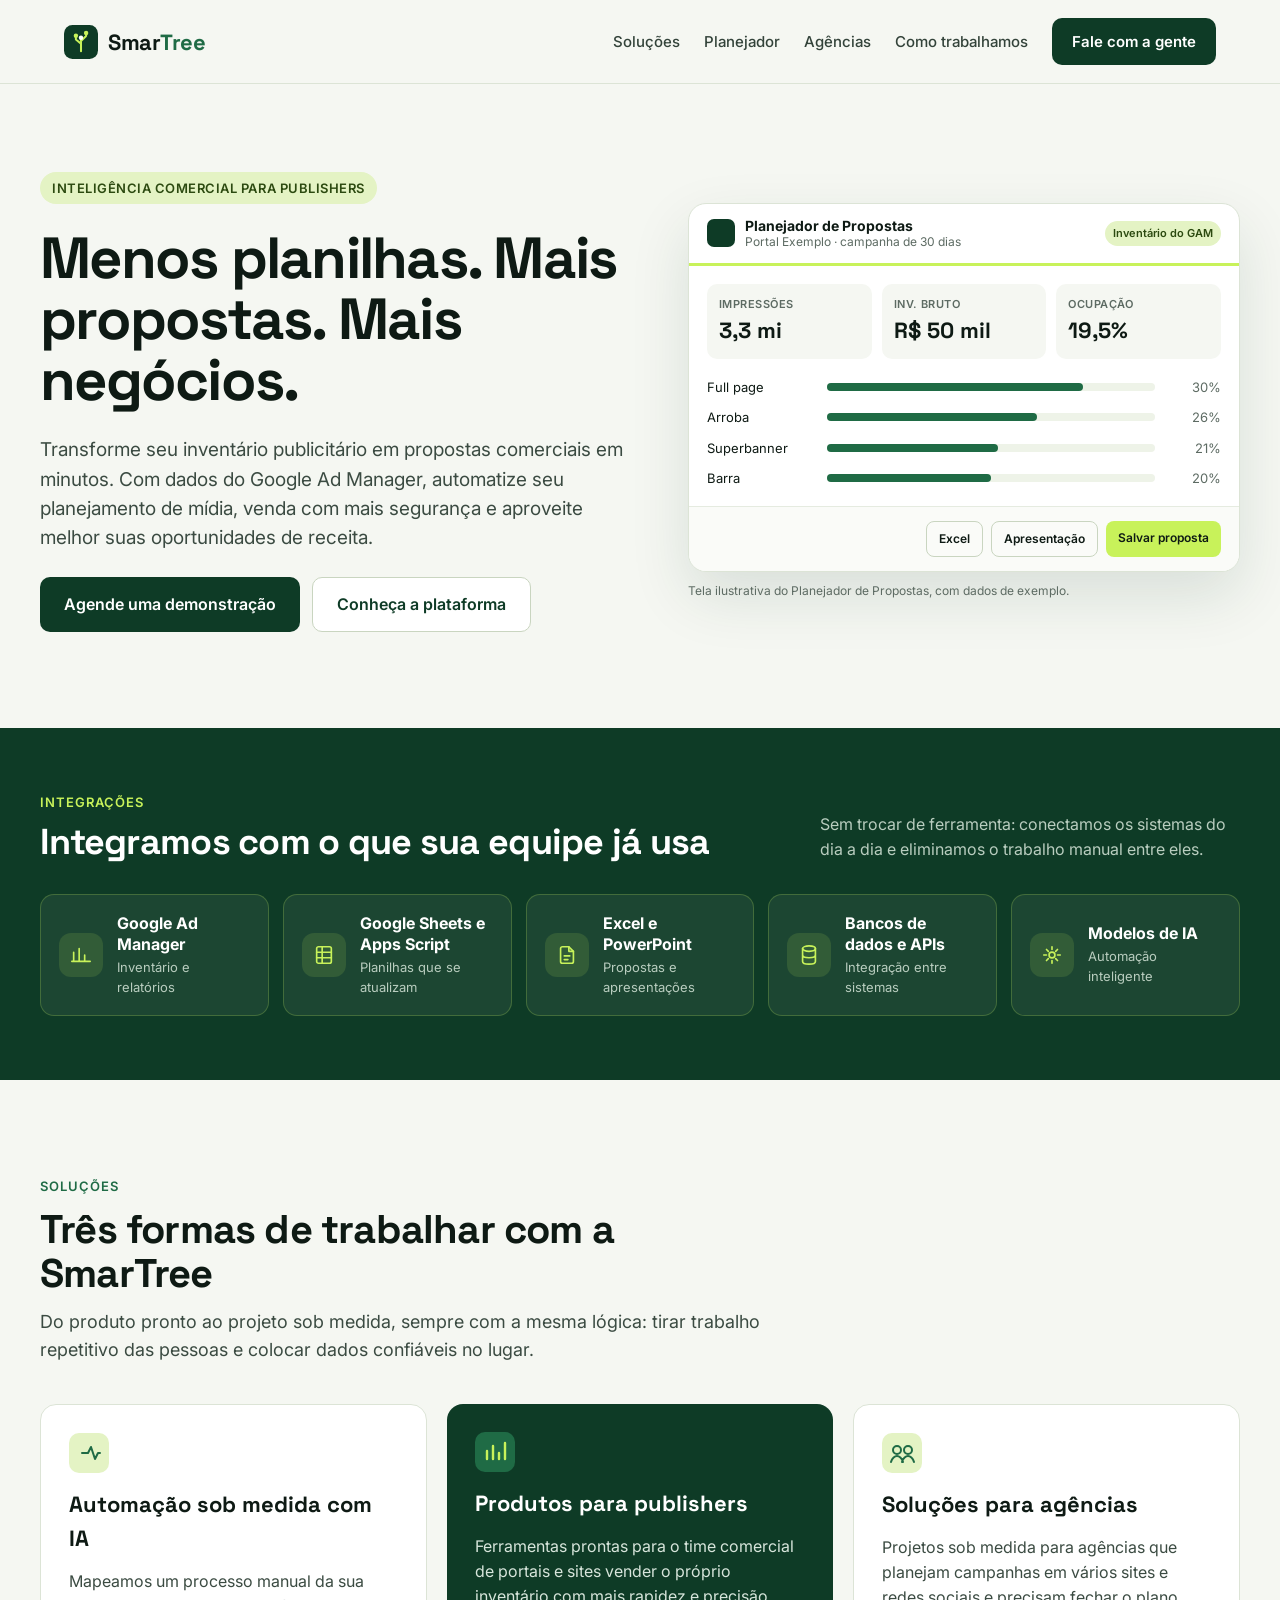
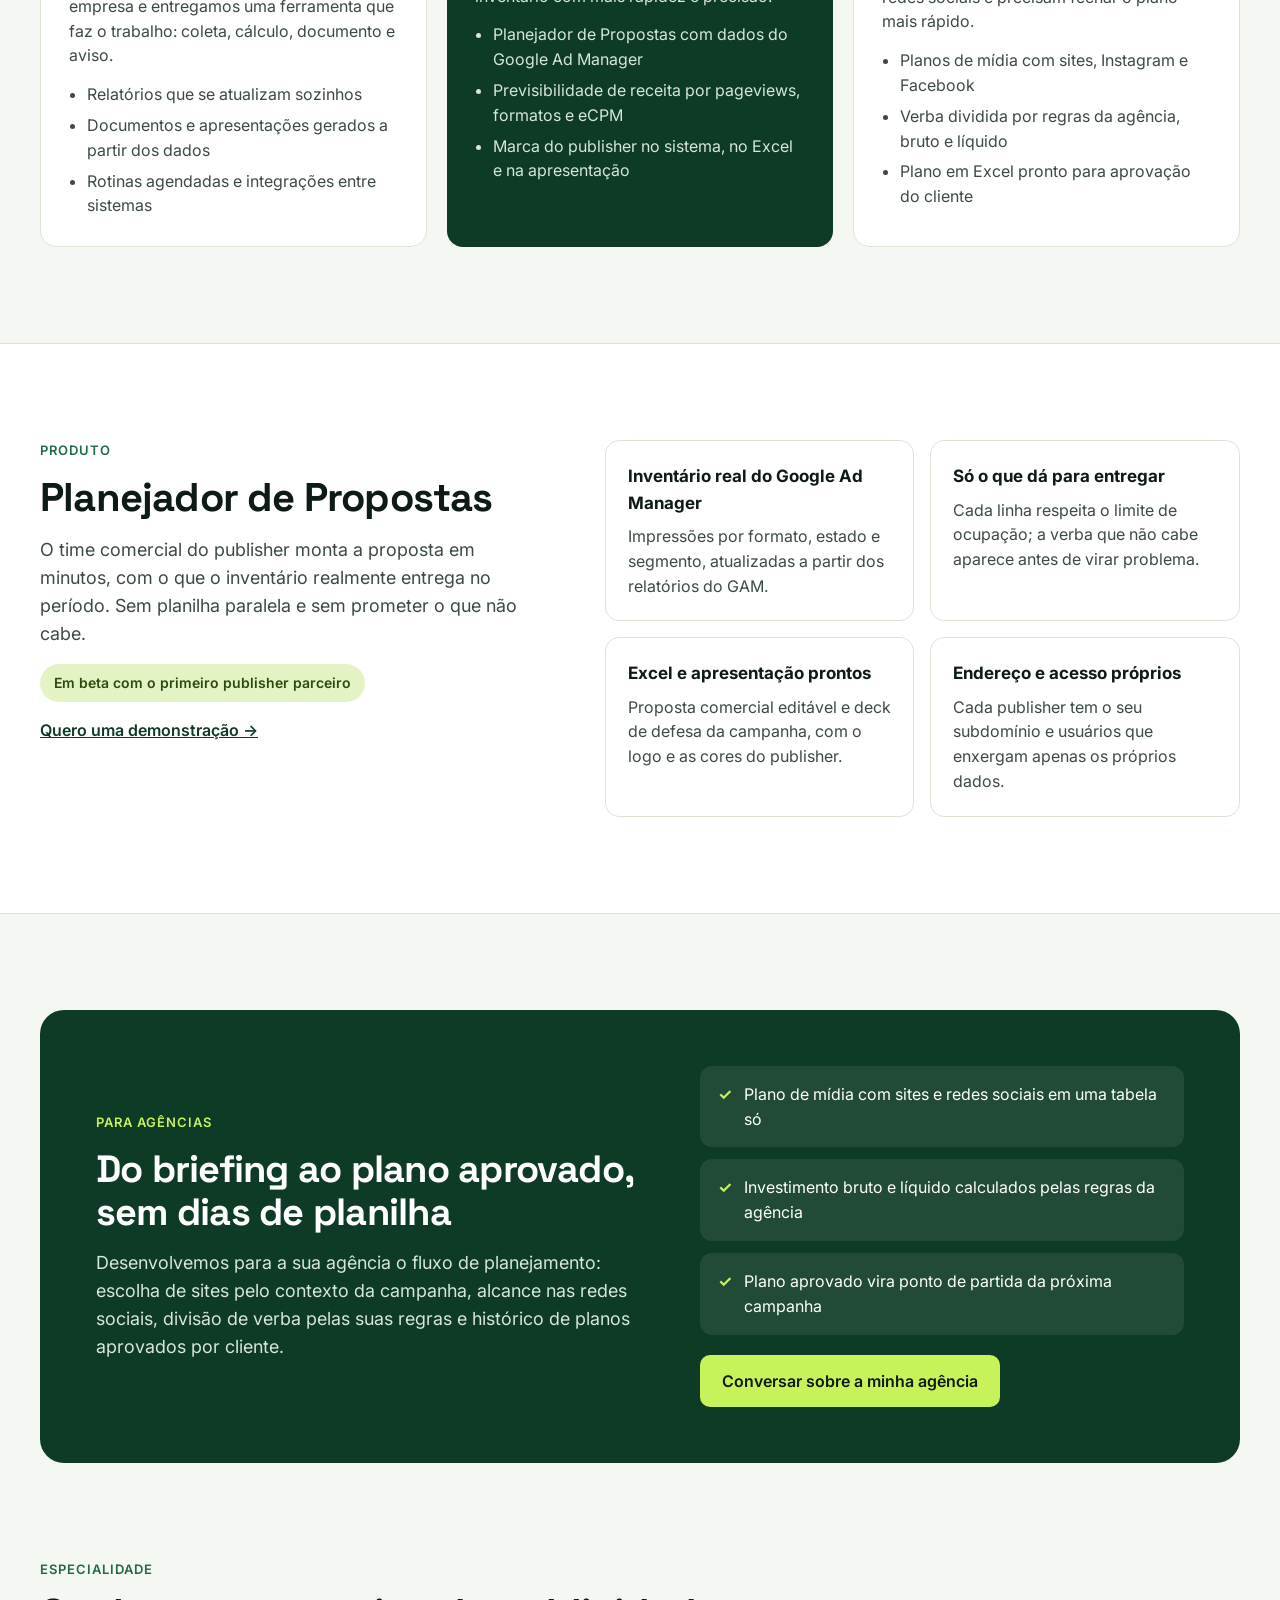
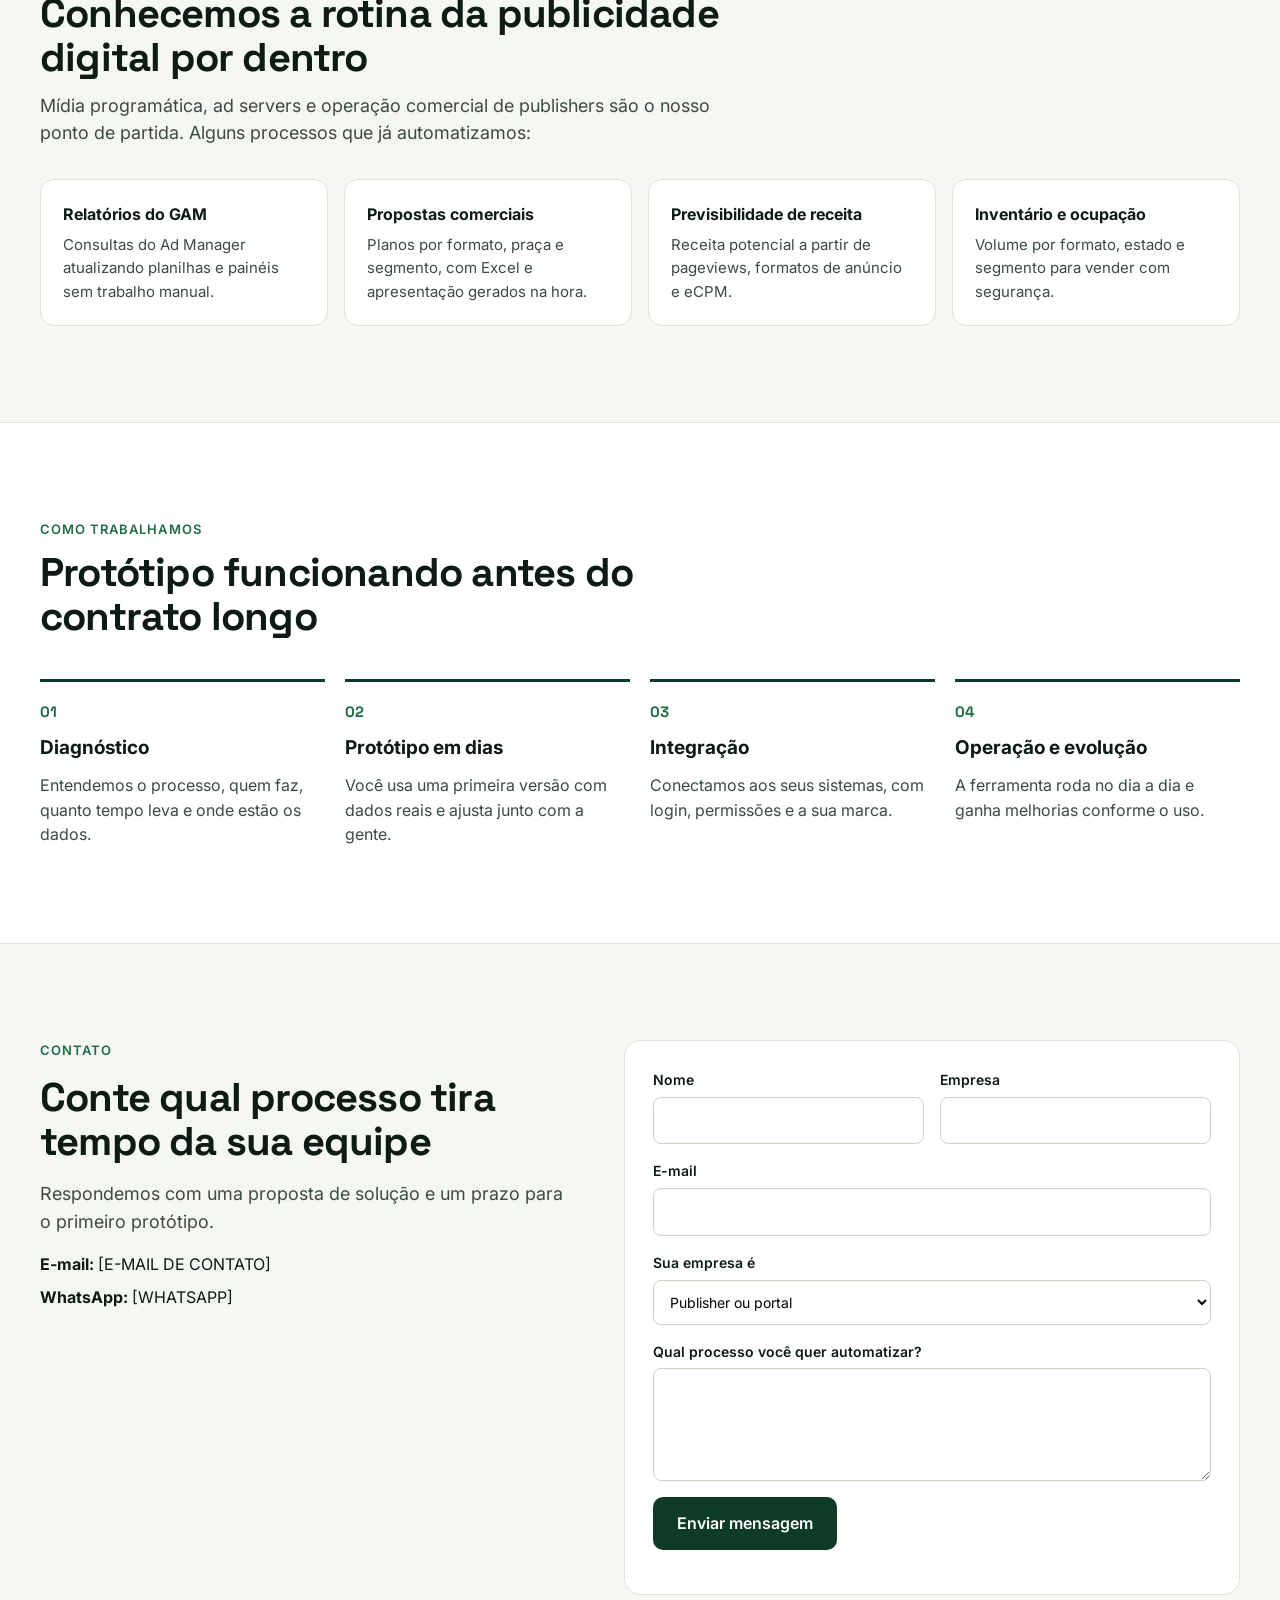
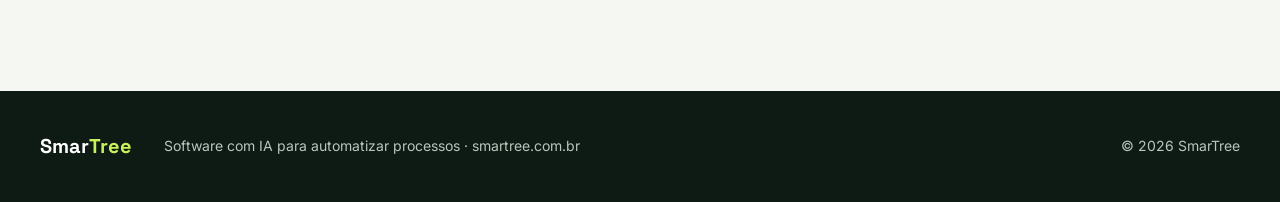
==== commit 5b7d625a: "Site: destaque para as integrações Faixa de integrações vira um bloco em destaque, com título, texto" ====
--- a/site/index.html
+++ b/site/index.html
@@ -86,14 +86,37 @@
     </div>
   </section>
 
-  <section aria-label="Ferramentas com que trabalhamos" style="border-top: 1px solid #DCE4D6; border-bottom: 1px solid #DCE4D6; background: #FFFFFF; padding: 22px 24px">
-    <div style="max-width: 1200px; margin: 0 auto; display: flex; flex-wrap: wrap; gap: 12px 28px; align-items: center; font-size: 14px; color: #3B4B42">
-      <span style="font-weight: 600; color: #0E1A14">Integramos com o que sua equipe já usa:</span>
-      <span>Google Ad Manager</span><span style="color: #9AAA9F" aria-hidden="true">·</span>
-      <span>Google Sheets e Apps Script</span><span style="color: #9AAA9F" aria-hidden="true">·</span>
-      <span>Excel e PowerPoint</span><span style="color: #9AAA9F" aria-hidden="true">·</span>
-      <span>Bancos de dados e APIs</span><span style="color: #9AAA9F" aria-hidden="true">·</span>
-      <span>Modelos de IA</span>
+  <section aria-labelledby="integracoes-titulo" style="background: #0E3B26; padding: 64px 24px">
+    <div style="max-width: 1200px; margin: 0 auto; display: flex; flex-direction: column; gap: 32px">
+      <div style="display: flex; flex-wrap: wrap; gap: 12px 32px; align-items: flex-end; justify-content: space-between">
+        <div style="display: flex; flex-direction: column; gap: 10px; max-width: 760px">
+          <span style="font-size: 13px; font-weight: 600; letter-spacing: 0.08em; text-transform: uppercase; color: #C8F25A">Integrações</span>
+          <h2 id="integracoes-titulo" style="margin: 0; font-family: 'Space Grotesk', sans-serif; font-size: 36px; line-height: 1.12; letter-spacing: -0.02em; color: #FFFFFF">Integramos com o que sua equipe já usa</h2>
+        </div>
+        <p style="margin: 0; max-width: 420px; color: #B9CDBF; font-size: 16px">Sem trocar de ferramenta: conectamos os sistemas do dia a dia e eliminamos o trabalho manual entre eles.</p>
+      </div>
+      <ul style="list-style: none; margin: 0; padding: 0; display: grid; grid-template-columns: repeat(auto-fit, minmax(210px, 1fr)); gap: 14px">
+        <li style="display: flex; align-items: center; gap: 14px; background: rgba(255,255,255,0.06); border: 1px solid rgba(200,242,90,0.22); border-radius: 14px; padding: 18px 18px">
+          <span style="width: 44px; height: 44px; border-radius: 12px; background: rgba(200,242,90,0.12); display: inline-flex; align-items: center; justify-content: center; flex: none"><svg width="22" height="22" viewBox="0 0 24 24" aria-hidden="true" style="flex: none"><path d="M4 19V9M10 19V5M16 19v-7M22 19H2" stroke="#C8F25A" stroke-width="1.8" fill="none" stroke-linecap="round" stroke-linejoin="round"></path></svg></span>
+          <span style="display: flex; flex-direction: column; gap: 2px; min-width: 0"><b style="font-size: 16px; color: #FFFFFF; line-height: 1.3">Google Ad Manager</b><span style="font-size: 13px; color: #B9CDBF">Inventário e relatórios</span></span>
+        </li>
+        <li style="display: flex; align-items: center; gap: 14px; background: rgba(255,255,255,0.06); border: 1px solid rgba(200,242,90,0.22); border-radius: 14px; padding: 18px 18px">
+          <span style="width: 44px; height: 44px; border-radius: 12px; background: rgba(200,242,90,0.12); display: inline-flex; align-items: center; justify-content: center; flex: none"><svg width="22" height="22" viewBox="0 0 24 24" aria-hidden="true" style="flex: none"><rect x="4" y="3" width="16" height="18" rx="2" stroke="#C8F25A" stroke-width="1.8" fill="none" stroke-linecap="round" stroke-linejoin="round"></rect><path d="M4 9h16M4 15h16M10 3v18" stroke="#C8F25A" stroke-width="1.8" fill="none" stroke-linecap="round" stroke-linejoin="round"></path></svg></span>
+          <span style="display: flex; flex-direction: column; gap: 2px; min-width: 0"><b style="font-size: 16px; color: #FFFFFF; line-height: 1.3">Google Sheets e Apps Script</b><span style="font-size: 13px; color: #B9CDBF">Planilhas que se atualizam</span></span>
+        </li>
+        <li style="display: flex; align-items: center; gap: 14px; background: rgba(255,255,255,0.06); border: 1px solid rgba(200,242,90,0.22); border-radius: 14px; padding: 18px 18px">
+          <span style="width: 44px; height: 44px; border-radius: 12px; background: rgba(200,242,90,0.12); display: inline-flex; align-items: center; justify-content: center; flex: none"><svg width="22" height="22" viewBox="0 0 24 24" aria-hidden="true" style="flex: none"><path d="M14 3H7a2 2 0 0 0-2 2v14a2 2 0 0 0 2 2h10a2 2 0 0 0 2-2V8z" stroke="#C8F25A" stroke-width="1.8" fill="none" stroke-linecap="round" stroke-linejoin="round"></path><path d="M14 3v5h5M9 13h6M9 17h4" stroke="#C8F25A" stroke-width="1.8" fill="none" stroke-linecap="round" stroke-linejoin="round"></path></svg></span>
+          <span style="display: flex; flex-direction: column; gap: 2px; min-width: 0"><b style="font-size: 16px; color: #FFFFFF; line-height: 1.3">Excel e PowerPoint</b><span style="font-size: 13px; color: #B9CDBF">Propostas e apresentações</span></span>
+        </li>
+        <li style="display: flex; align-items: center; gap: 14px; background: rgba(255,255,255,0.06); border: 1px solid rgba(200,242,90,0.22); border-radius: 14px; padding: 18px 18px">
+          <span style="width: 44px; height: 44px; border-radius: 12px; background: rgba(200,242,90,0.12); display: inline-flex; align-items: center; justify-content: center; flex: none"><svg width="22" height="22" viewBox="0 0 24 24" aria-hidden="true" style="flex: none"><ellipse cx="12" cy="5" rx="7" ry="3" stroke="#C8F25A" stroke-width="1.8" fill="none" stroke-linecap="round" stroke-linejoin="round"></ellipse><path d="M5 5v14c0 1.7 3.1 3 7 3s7-1.3 7-3V5M5 12c0 1.7 3.1 3 7 3s7-1.3 7-3" stroke="#C8F25A" stroke-width="1.8" fill="none" stroke-linecap="round" stroke-linejoin="round"></path></svg></span>
+          <span style="display: flex; flex-direction: column; gap: 2px; min-width: 0"><b style="font-size: 16px; color: #FFFFFF; line-height: 1.3">Bancos de dados e APIs</b><span style="font-size: 13px; color: #B9CDBF">Integração entre sistemas</span></span>
+        </li>
+        <li style="display: flex; align-items: center; gap: 14px; background: rgba(255,255,255,0.06); border: 1px solid rgba(200,242,90,0.22); border-radius: 14px; padding: 18px 18px">
+          <span style="width: 44px; height: 44px; border-radius: 12px; background: rgba(200,242,90,0.12); display: inline-flex; align-items: center; justify-content: center; flex: none"><svg width="22" height="22" viewBox="0 0 24 24" aria-hidden="true" style="flex: none"><path d="M12 3v3M12 18v3M3 12h3M18 12h3M6 6l2 2M16 16l2 2M18 6l-2 2M8 16l-2 2" stroke="#C8F25A" stroke-width="1.8" fill="none" stroke-linecap="round" stroke-linejoin="round"></path><circle cx="12" cy="12" r="3.2" stroke="#C8F25A" stroke-width="1.8" fill="none" stroke-linecap="round" stroke-linejoin="round"></circle></svg></span>
+          <span style="display: flex; flex-direction: column; gap: 2px; min-width: 0"><b style="font-size: 16px; color: #FFFFFF; line-height: 1.3">Modelos de IA</b><span style="font-size: 13px; color: #B9CDBF">Automação inteligente</span></span>
+        </li>
+      </ul>
     </div>
   </section>
 
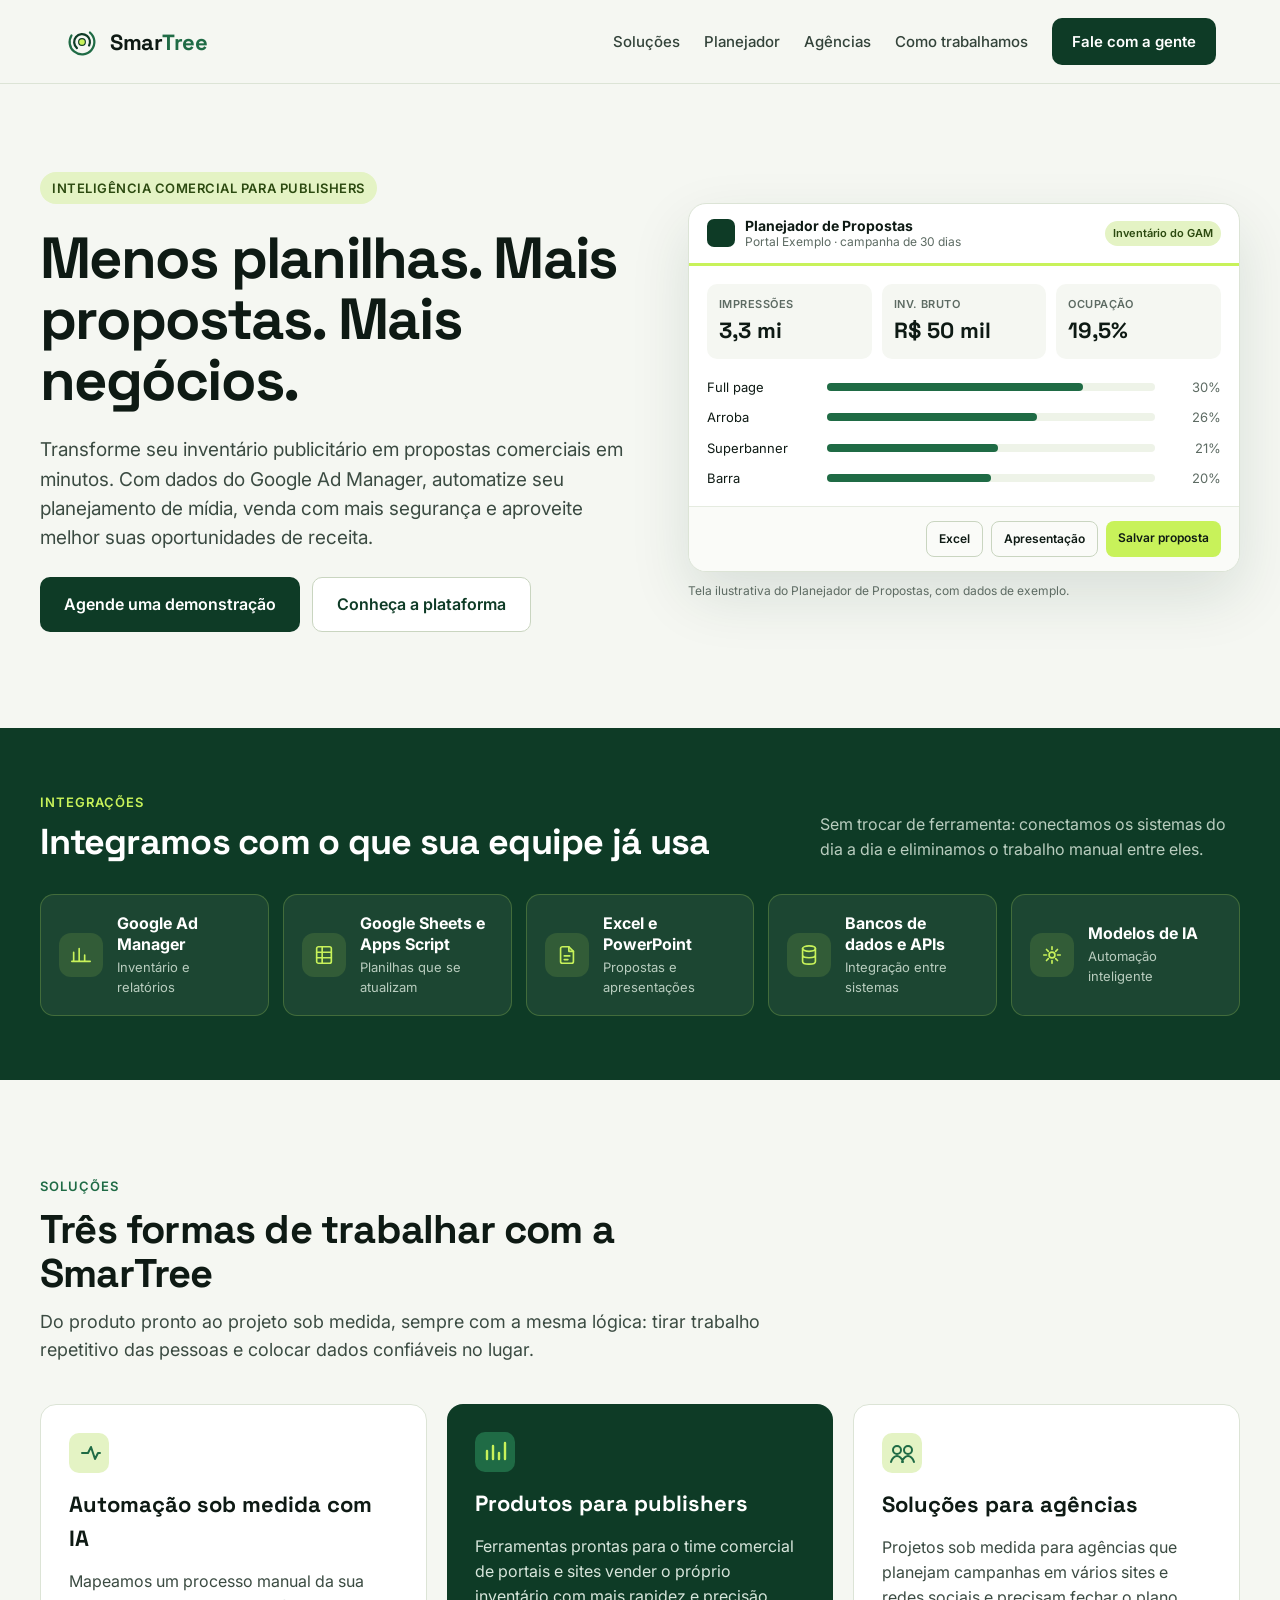
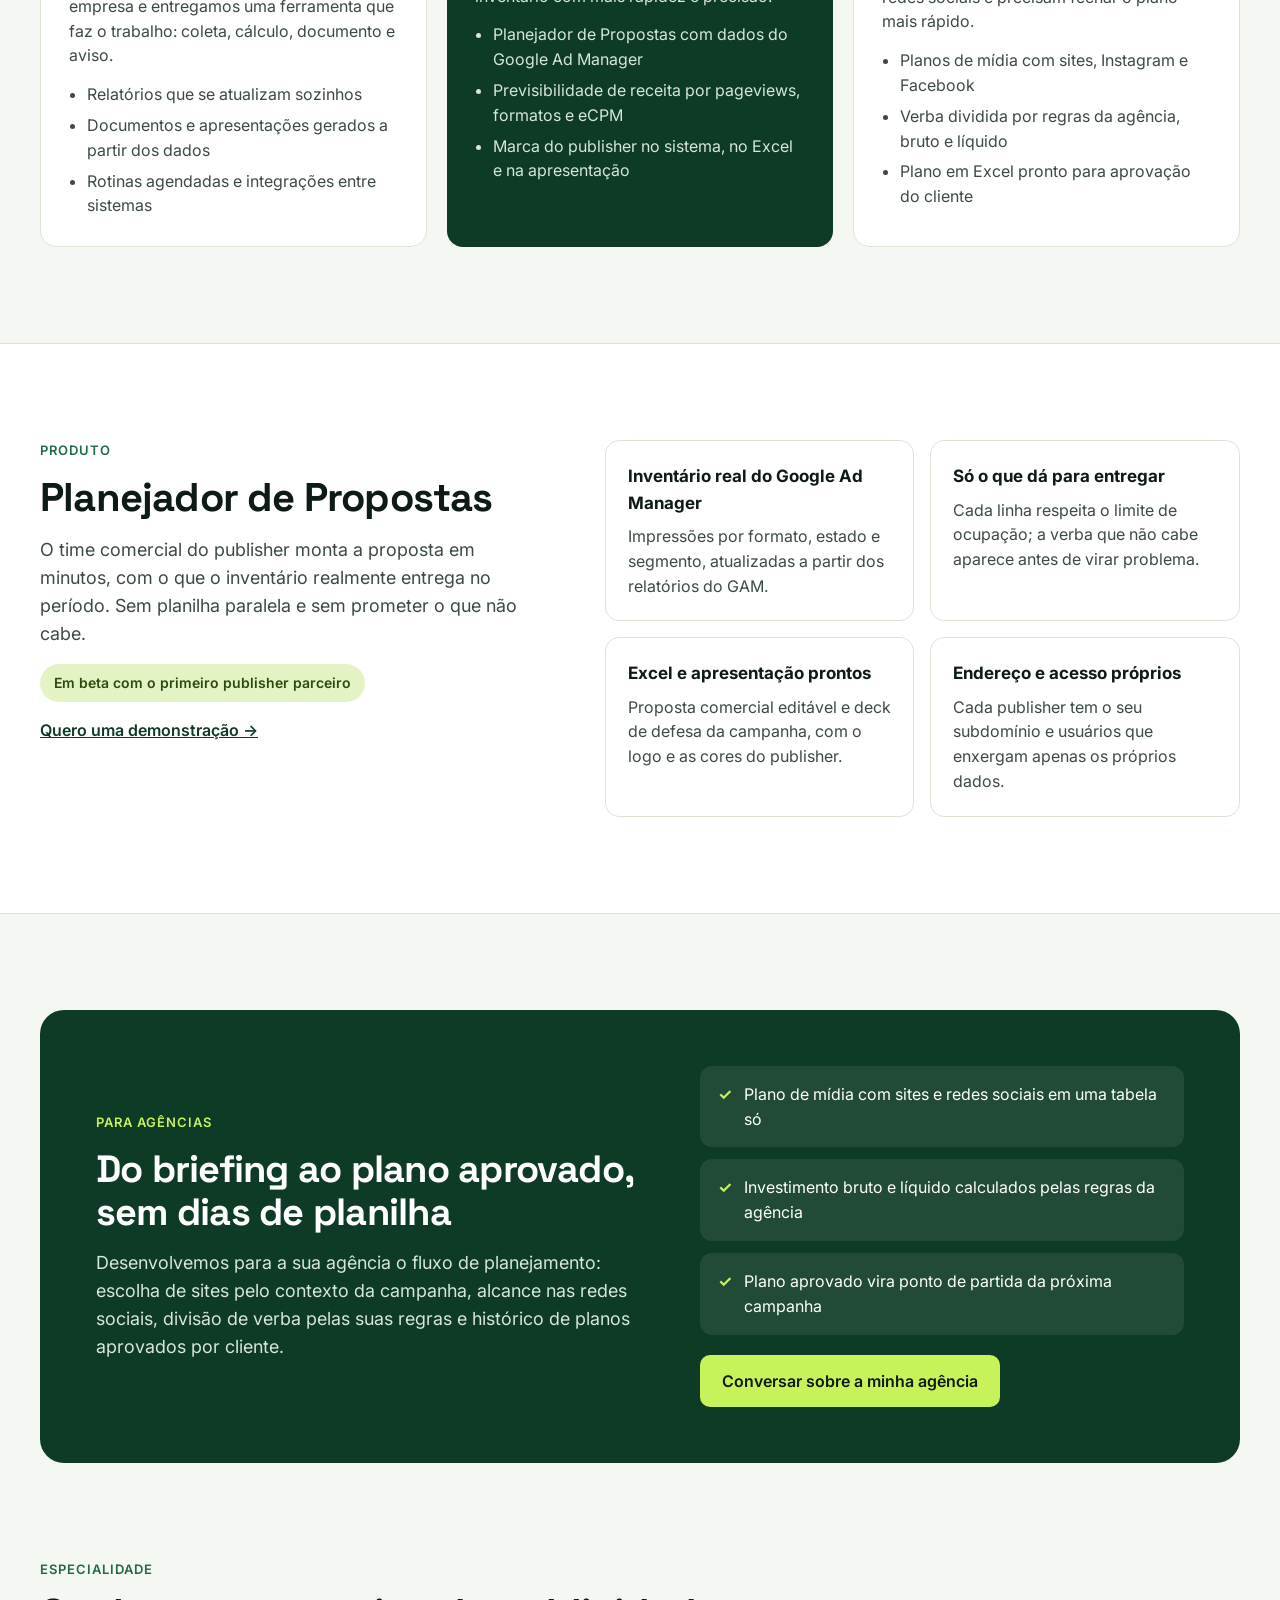
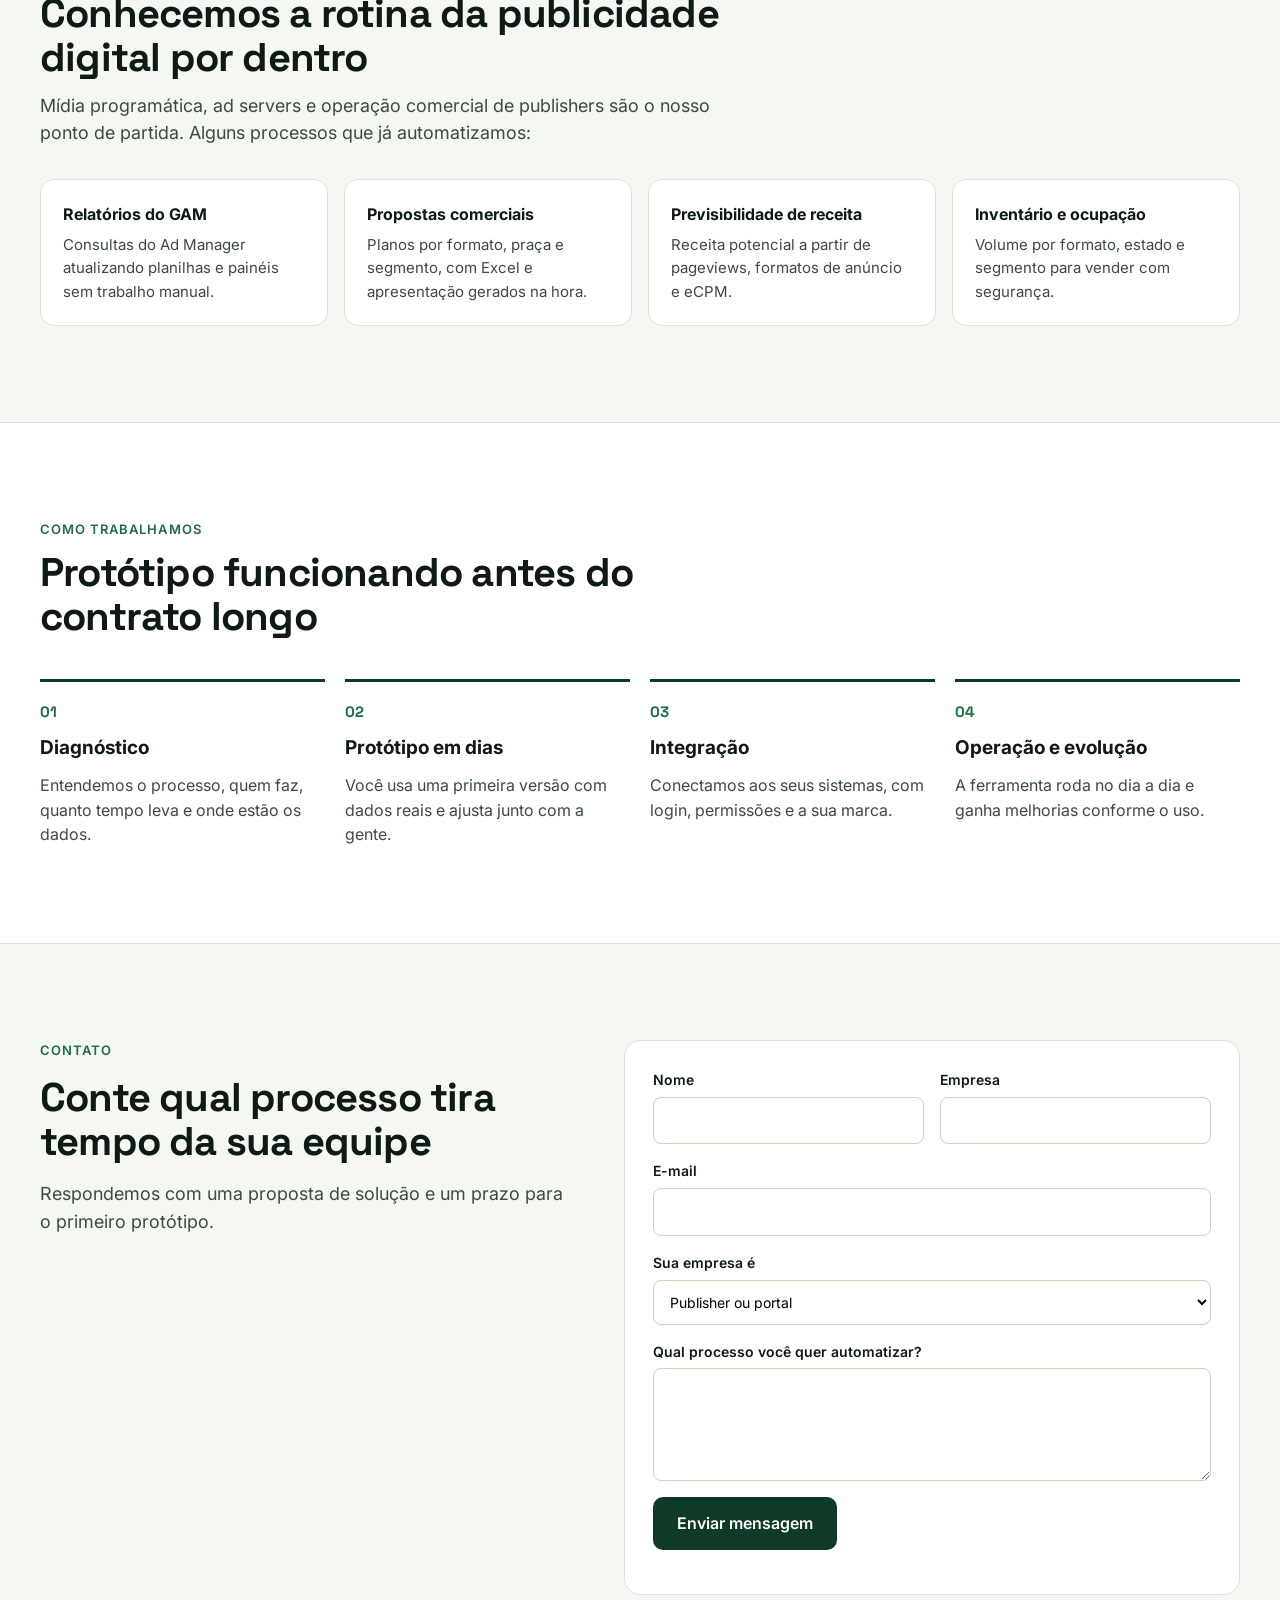
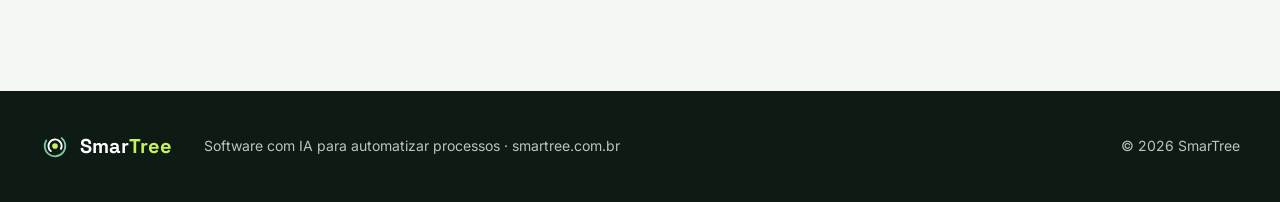
==== commit c4895543: "Site: novo símbolo (anéis), formulário envia por e-mail e sem contatos provisórios Co-Authored-By: C" ====
--- a/site/index.html
+++ b/site/index.html
@@ -32,7 +32,7 @@
   <header style="background: #F5F7F2; border-bottom: 1px solid #DCE4D6">
     <div style="max-width: 1200px; margin: 0 auto; padding: 18px 24px; display: flex; align-items: center; gap: 24px; flex-wrap: wrap">
       <a href="#topo" style="display: flex; align-items: center; gap: 10px; text-decoration: none; color: #0E1A14">
-        <svg width="34" height="34" viewBox="0 0 40 40" aria-hidden="true"><rect width="40" height="40" rx="10" fill="#0E3B26"></rect><path d="M20 31V17M20 22l-6-5M20 19l6-6M14 17v-3M26 13v-2" stroke="#C8F25A" stroke-width="2.4" stroke-linecap="round" fill="none"></path><circle cx="14" cy="12.5" r="2.6" fill="#C8F25A"></circle><circle cx="26" cy="9.5" r="2.6" fill="#C8F25A"></circle><circle cx="20" cy="15" r="2.6" fill="#FFFFFF"></circle></svg>
+        <svg width="36" height="36" viewBox="0 0 64 64" aria-hidden="true"><circle cx="32" cy="32" r="22" stroke="#1F6B45" stroke-width="4" fill="none" stroke-dasharray="99.7 38.5" stroke-linecap="round" transform="rotate(-50 32 32)"></circle><circle cx="32" cy="32" r="14" stroke="#0E3B26" stroke-width="4" fill="none" stroke-dasharray="62 26" stroke-linecap="round" transform="rotate(130 32 32)"></circle><circle cx="32" cy="32" r="6" fill="#C8F25A" stroke="#0E3B26" stroke-width="2"></circle></svg>
         <span style="font-family: 'Space Grotesk', sans-serif; font-weight: 700; font-size: 22px; letter-spacing: -0.02em">Smar<span style="color: #1F6B45">Tree</span></span>
       </a>
       <nav aria-label="Principal" style="display: flex; gap: 24px; flex-wrap: wrap; margin-left: auto; font-size: 15px; font-weight: 500">
@@ -233,18 +233,15 @@
         <span style="font-size: 13px; font-weight: 600; letter-spacing: 0.08em; text-transform: uppercase; color: #1F6B45">Contato</span>
         <h2 style="margin: 0; font-family: 'Space Grotesk', sans-serif; font-size: 40px; line-height: 1.1; letter-spacing: -0.02em">Conte qual processo tira tempo da sua equipe</h2>
         <p style="margin: 0; font-size: 18px; color: #3B4B42">Respondemos com uma proposta de solução e um prazo para o primeiro protótipo.</p>
-        <div style="display: flex; flex-direction: column; gap: 8px; font-size: 16px">
-          <span><b>E-mail:</b> [E-MAIL DE CONTATO]</span>
-          <span><b>WhatsApp:</b> [WHATSAPP]</span>
-        </div>
-      </div>
-      <form id="form-contato" novalidate style="flex: 1 1 460px; min-width: 0; background: #FFFFFF; border: 1px solid #DCE4D6; border-radius: 16px; padding: 28px; display: grid; grid-template-columns: repeat(2, minmax(0, 1fr)); gap: 16px">
-        <label for="c-nome" style="display: flex; flex-direction: column; gap: 6px; font-size: 14px; font-weight: 600">Nome<input id="c-nome" type="text" style="font: inherit; font-weight: 400; padding: 12px; border: 1px solid #C9D5C0; border-radius: 8px; min-height: 44px; box-sizing: border-box"></label>
-        <label for="c-empresa" style="display: flex; flex-direction: column; gap: 6px; font-size: 14px; font-weight: 600">Empresa<input id="c-empresa" type="text" style="font: inherit; font-weight: 400; padding: 12px; border: 1px solid #C9D5C0; border-radius: 8px; min-height: 44px; box-sizing: border-box"></label>
-        <label for="c-email" style="display: flex; flex-direction: column; gap: 6px; font-size: 14px; font-weight: 600; grid-column: span 2">E-mail<input id="c-email" type="email" style="font: inherit; font-weight: 400; padding: 12px; border: 1px solid #C9D5C0; border-radius: 8px; min-height: 44px; box-sizing: border-box"></label>
-        <label for="c-perfil" style="display: flex; flex-direction: column; gap: 6px; font-size: 14px; font-weight: 600; grid-column: span 2">Sua empresa é<select id="c-perfil" style="font: inherit; font-weight: 400; padding: 12px; border: 1px solid #C9D5C0; border-radius: 8px; min-height: 44px; background: #FFFFFF"><option>Publisher ou portal</option><option>Agência</option><option>Anunciante</option><option>Outro segmento</option></select></label>
-        <label for="c-msg" style="display: flex; flex-direction: column; gap: 6px; font-size: 14px; font-weight: 600; grid-column: span 2">Qual processo você quer automatizar?<textarea id="c-msg" rows="4" style="font: inherit; font-weight: 400; padding: 12px; border: 1px solid #C9D5C0; border-radius: 8px; resize: vertical"></textarea></label>
-        <button type="submit" style="grid-column: span 2; justify-self: start; background: #0E3B26; color: #FFFFFF; border: 0; font: inherit; font-weight: 600; padding: 14px 24px; border-radius: 10px; min-height: 48px; cursor: pointer">Enviar mensagem</button>
+      </div>
+      <form id="form-contato" novalidate style="position: relative; flex: 1 1 460px; min-width: 0; background: #FFFFFF; border: 1px solid #DCE4D6; border-radius: 16px; padding: 28px; display: grid; grid-template-columns: repeat(2, minmax(0, 1fr)); gap: 16px">
+        <label for="c-nome" style="display: flex; flex-direction: column; gap: 6px; font-size: 14px; font-weight: 600">Nome<input id="c-nome" name="nome" type="text" style="font: inherit; font-weight: 400; padding: 12px; border: 1px solid #C9D5C0; border-radius: 8px; min-height: 44px; box-sizing: border-box"></label>
+        <label for="c-empresa" style="display: flex; flex-direction: column; gap: 6px; font-size: 14px; font-weight: 600">Empresa<input id="c-empresa" name="empresa" type="text" style="font: inherit; font-weight: 400; padding: 12px; border: 1px solid #C9D5C0; border-radius: 8px; min-height: 44px; box-sizing: border-box"></label>
+        <label for="c-email" style="display: flex; flex-direction: column; gap: 6px; font-size: 14px; font-weight: 600; grid-column: span 2">E-mail<input id="c-email" name="email" type="email" style="font: inherit; font-weight: 400; padding: 12px; border: 1px solid #C9D5C0; border-radius: 8px; min-height: 44px; box-sizing: border-box"></label>
+        <label for="c-perfil" style="display: flex; flex-direction: column; gap: 6px; font-size: 14px; font-weight: 600; grid-column: span 2">Sua empresa é<select id="c-perfil" name="perfil" style="font: inherit; font-weight: 400; padding: 12px; border: 1px solid #C9D5C0; border-radius: 8px; min-height: 44px; background: #FFFFFF"><option>Publisher ou portal</option><option>Agência</option><option>Anunciante</option><option>Outro segmento</option></select></label>
+        <label for="c-msg" style="display: flex; flex-direction: column; gap: 6px; font-size: 14px; font-weight: 600; grid-column: span 2">Qual processo você quer automatizar?<textarea id="c-msg" name="mensagem" rows="4" style="font: inherit; font-weight: 400; padding: 12px; border: 1px solid #C9D5C0; border-radius: 8px; resize: vertical"></textarea></label>
+        <input type="text" name="_honey" tabindex="-1" autocomplete="off" aria-hidden="true" style="position: absolute; left: -9999px; width: 1px; height: 1px; opacity: 0">
+        <button type="submit" id="form-enviar" style="grid-column: span 2; justify-self: start; background: #0E3B26; color: #FFFFFF; border: 0; font: inherit; font-weight: 600; padding: 14px 24px; border-radius: 10px; min-height: 48px; cursor: pointer">Enviar mensagem</button>
         <p id="form-aviso" role="status" style="grid-column: span 2; margin: 0; font-size: 14px; color: #1F6B45"></p>
       </form>
     </div>
@@ -254,7 +251,7 @@
 
   <footer style="background: #0E1A14; color: #B9C6BD; padding: 40px 24px">
     <div style="max-width: 1200px; margin: 0 auto; display: flex; flex-wrap: wrap; gap: 16px 32px; align-items: center">
-      <span style="font-family: 'Space Grotesk', sans-serif; font-weight: 700; font-size: 20px; color: #FFFFFF">Smar<span style="color: #C8F25A">Tree</span></span>
+      <span style="display: inline-flex; align-items: center; gap: 10px; font-family: 'Space Grotesk', sans-serif; font-weight: 700; font-size: 20px; color: #FFFFFF"><svg width="30" height="30" viewBox="0 0 64 64" aria-hidden="true"><circle cx="32" cy="32" r="22" stroke="#7FC79A" stroke-width="4" fill="none" stroke-dasharray="99.7 38.5" stroke-linecap="round" transform="rotate(-50 32 32)"></circle><circle cx="32" cy="32" r="14" stroke="#FFFFFF" stroke-width="4" fill="none" stroke-dasharray="62 26" stroke-linecap="round" transform="rotate(130 32 32)"></circle><circle cx="32" cy="32" r="6" fill="#C8F25A"></circle></svg><span>Smar<span style="color: #C8F25A">Tree</span></span></span>
       <span style="font-size: 14px">Software com IA para automatizar processos · smartree.com.br</span>
       <span style="font-size: 14px; margin-left: auto">© 2026 SmarTree</span>
     </div>
@@ -273,7 +270,28 @@
   btn.addEventListener("click", () => setTimeout(() => { history.replaceState(null, "", location.pathname); atualizar(); }, 600));
   atualizar();
   const form = document.getElementById("form-contato"), aviso = document.getElementById("form-aviso");
-  form.addEventListener("submit", e => { e.preventDefault(); aviso.textContent = "O formulário entra no ar em breve. Enquanto isso, fale com a gente pelos contatos ao lado."; });
+  // Envio do formulário por e-mail (FormSubmit). Troque o endereço pelo código que o FormSubmit enviar depois da ativação.
+  const DESTINO = "https://formsubmit.co/ajax/mail.rodrigobueno@gmail.com";
+  const enviar = document.getElementById("form-enviar");
+  const avisar = (txt, erro) => { aviso.textContent = txt; aviso.style.color = erro ? "#B3261E" : "#1F6B45"; };
+  form.addEventListener("submit", async e => {
+    e.preventDefault();
+    const d = new FormData(form);
+    if (d.get("_honey")) return;
+    const nome = (d.get("nome") || "").trim(), email = (d.get("email") || "").trim(), msg = (d.get("mensagem") || "").trim();
+    if (!nome || !msg || !/^[^@\s]+@[^@\s]+\.[^@\s]+$/.test(email)) { avisar("Preencha nome, um e-mail válido e a mensagem.", true); return; }
+    enviar.disabled = true; enviar.textContent = "Enviando...";
+    try {
+      const r = await fetch(DESTINO, { method: "POST", headers: { "Content-Type": "application/json", "Accept": "application/json" },
+        body: JSON.stringify({ Nome: nome, Empresa: (d.get("empresa") || "").trim(), "E-mail": email, Perfil: d.get("perfil"), Mensagem: msg,
+          _replyto: email, _subject: "Novo contato pelo site SmarTree: " + nome, _template: "table", _captcha: "false" }) });
+      const j = await r.json().catch(() => ({}));
+      if (!r.ok || String(j.success) !== "true") throw new Error(j.message || "falha");
+      form.reset(); avisar("Mensagem enviada. Obrigado! Respondemos em breve.");
+    } catch (err) {
+      avisar("Não foi possível enviar agora. Tente de novo em alguns minutos.", true);
+    } finally { enviar.disabled = false; enviar.textContent = "Enviar mensagem"; }
+  });
 })();
 </script>
 </body>
